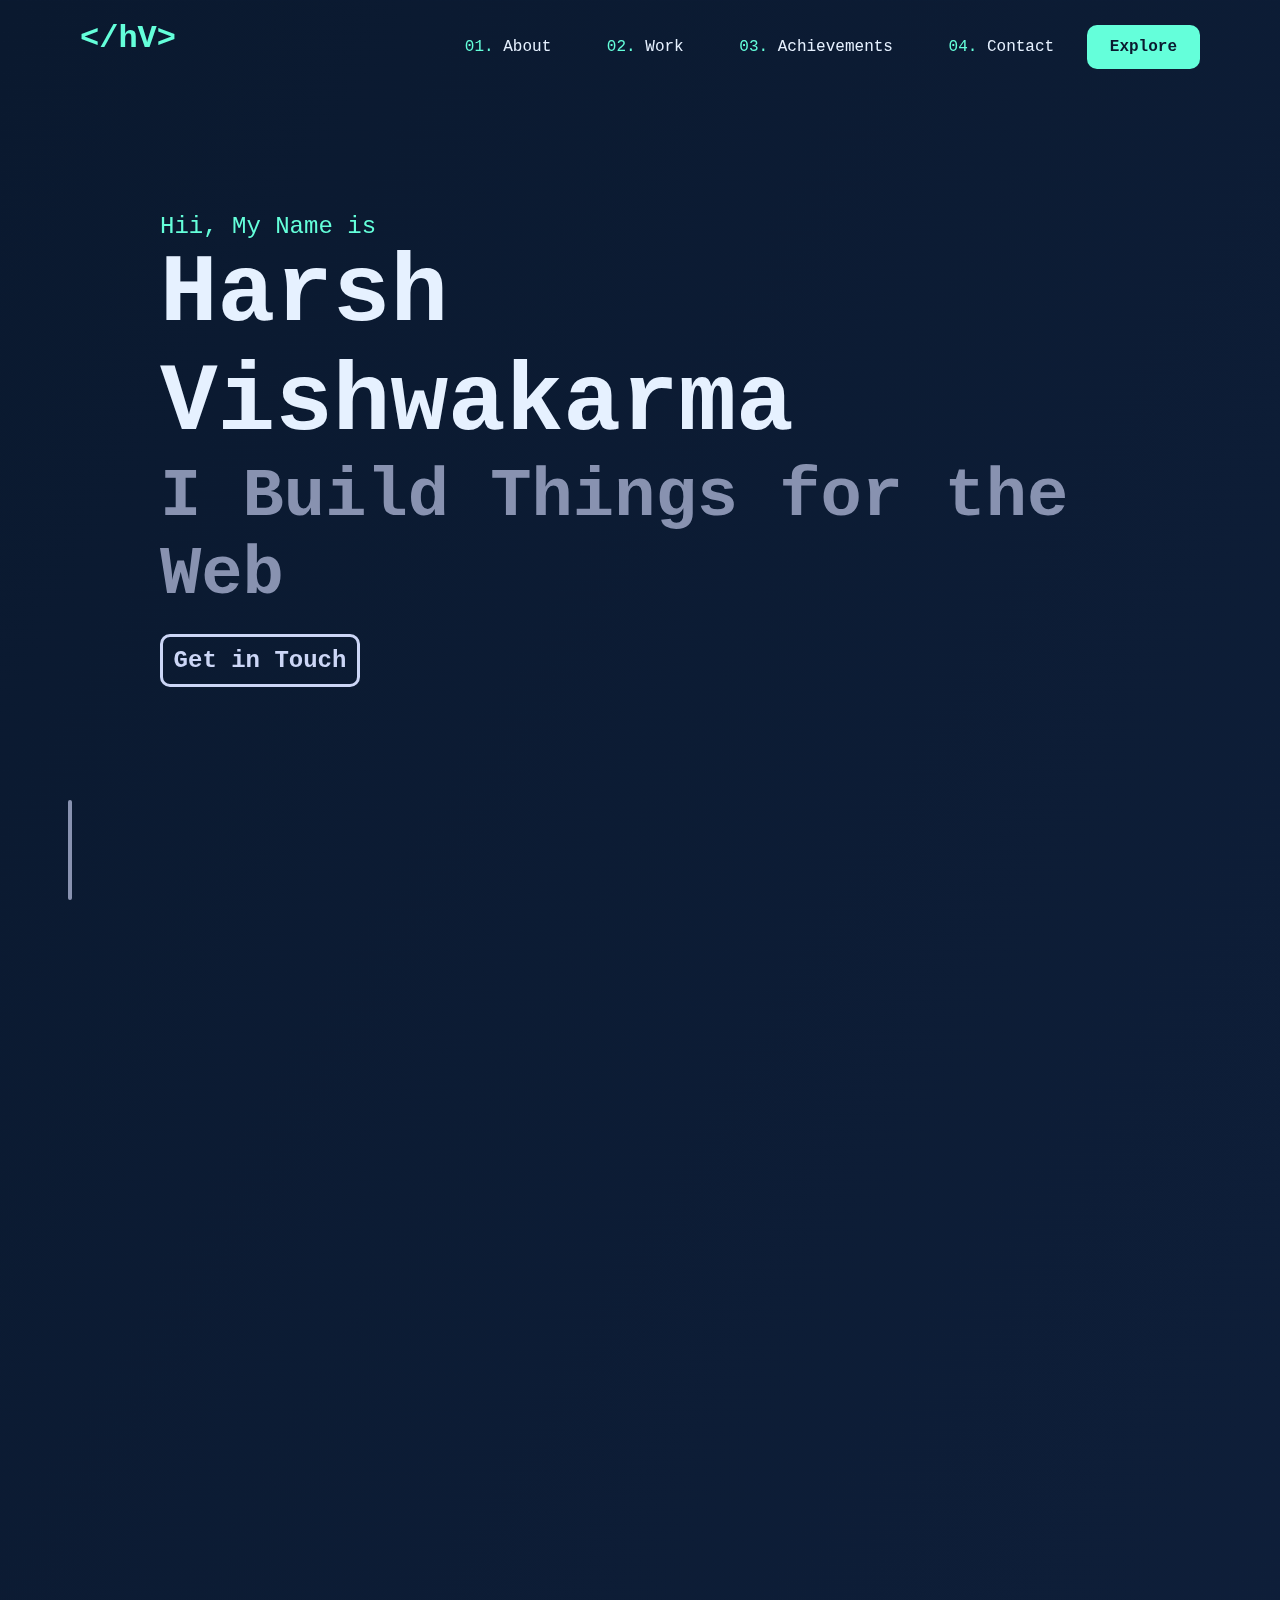
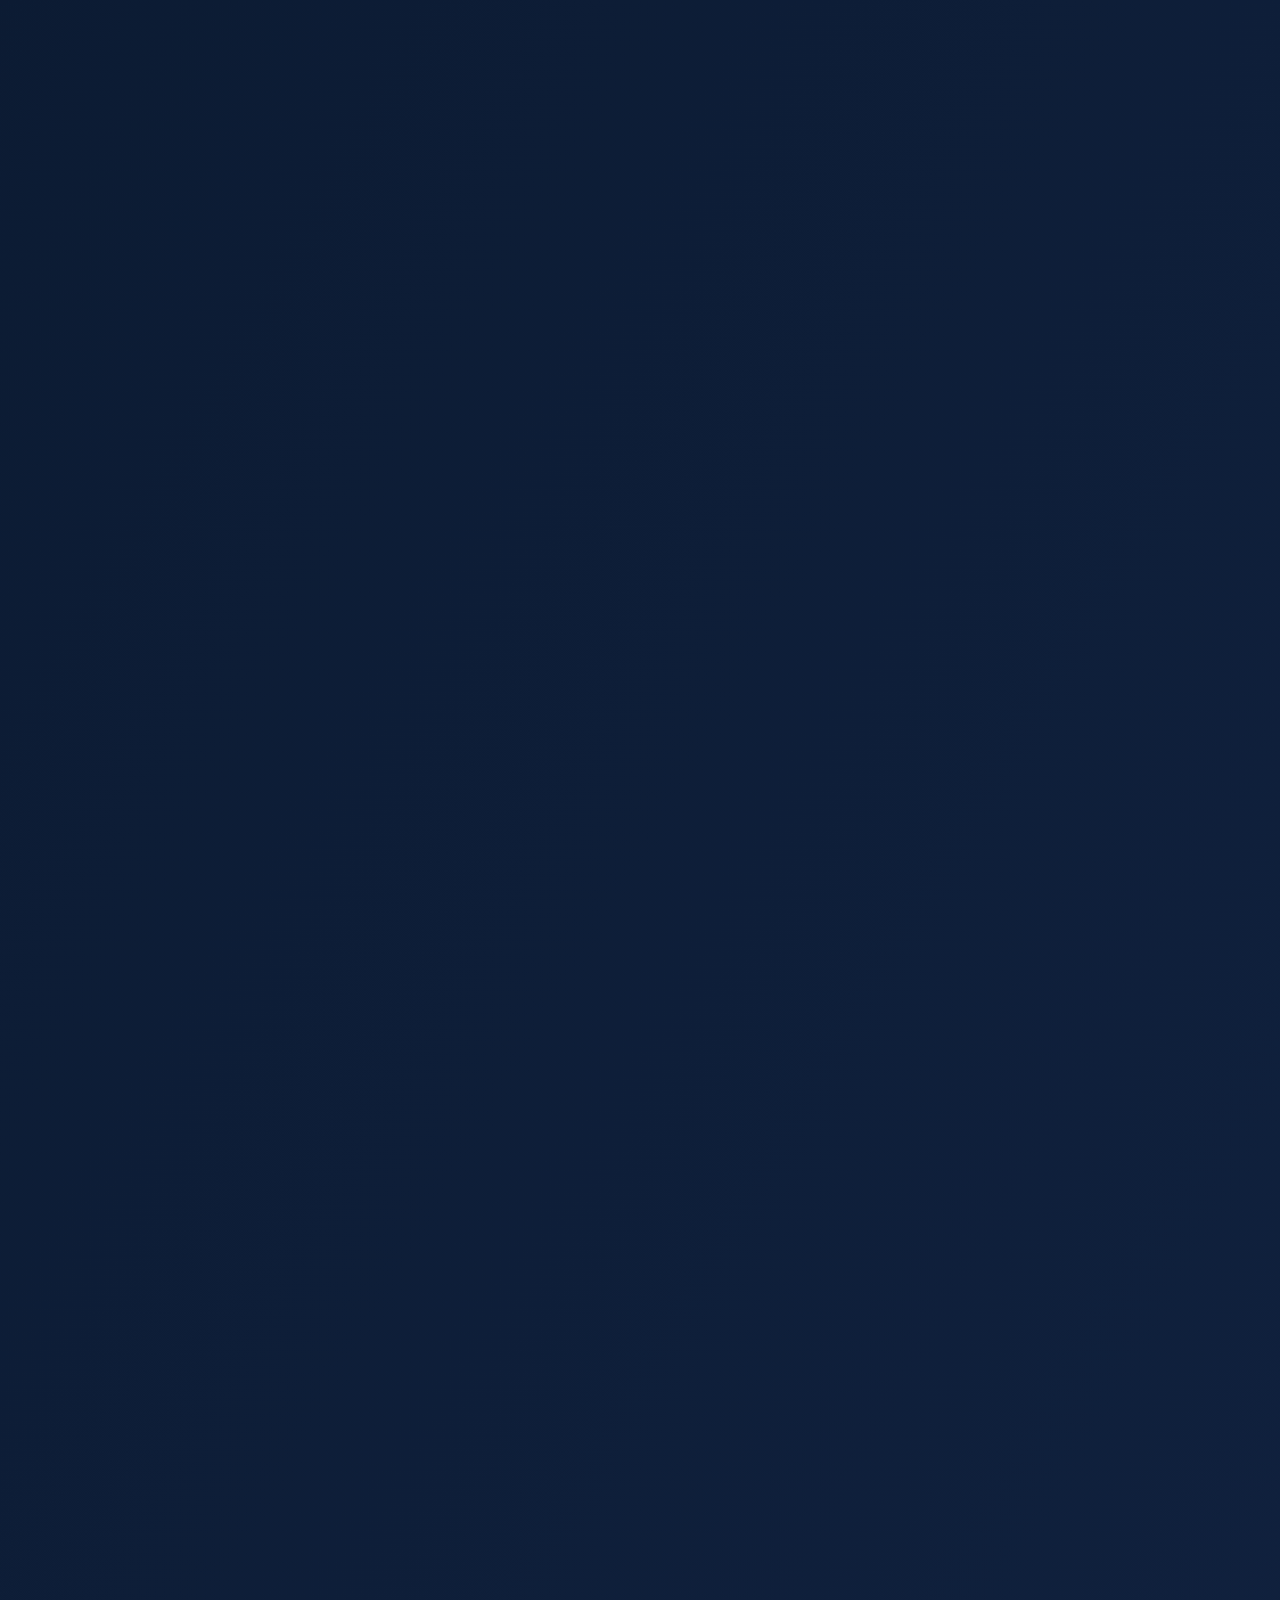
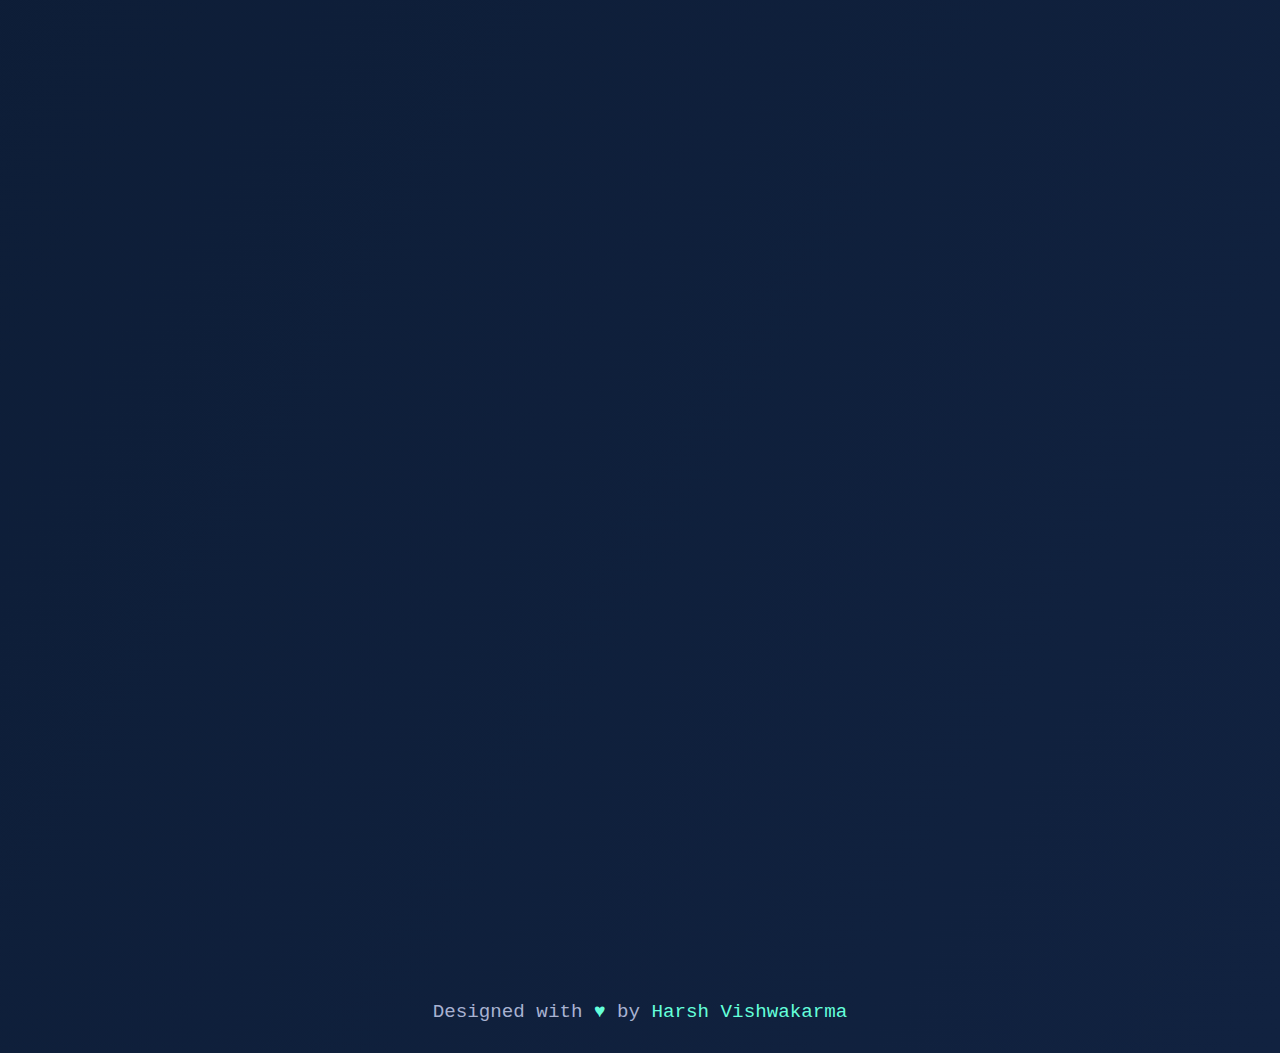
==== index.html @ 4a2ae8e3 "Loader added" ====
<!doctype html>
<html lang="en">

<head>
    <link rel="stylesheet" href="css/layout.css">
    <link rel="stylesheet" href="css/responsive.css">
    <link rel="shortcut icon" href="img/favicon.ico" type="image/x-icon">

    <!--Font Awesome-->
    <script src="https://kit.fontawesome.com/c5fe5e7547.js" crossorigin="anonymous"></script>
    <!--IcoFont-->
    <link rel="stylesheet" href="icofont/icofont.min.css">
    <!--Animate on Scroll-->
    <link href="https://unpkg.com/aos@2.3.1/dist/aos.css" rel="stylesheet">

    <!-- Vivify -->
    <script src="https://cdn.jsdelivr.net/npm/vivify@0.2.5/lib/vivify.min.js"></script>
    <!--Animate.CSS-->
    <link rel="stylesheet" href="https://cdnjs.cloudflare.com/ajax/libs/animate.css/4.1.1/animate.min.css" />
    <!--Slick Slider-->
    <link rel="stylesheet" href="https://cdnjs.cloudflare.com/ajax/libs/slick-carousel/1.8.1/slick-theme.min.css" integrity="sha512-17EgCFERpgZKcm0j0fEq1YCJuyAWdz9KUtv1EjVuaOz8pDnh/0nZxmU6BBXwaaxqoi9PQXnRWqlcDB027hgv9A==" crossorigin="anonymous" />
    <link rel="stylesheet" href="https://cdnjs.cloudflare.com/ajax/libs/slick-carousel/1.8.1/slick.min.css" integrity="sha512-yHknP1/AwR+yx26cB1y0cjvQUMvEa2PFzt1c9LlS4pRQ5NOTZFWbhBig+X9G9eYW/8m0/4OXNx8pxJ6z57x0dw==" crossorigin="anonymous" />
    <!-- Bootstrap CSS -->
    <link href="https://cdn.jsdelivr.net/npm/bootstrap@5.0.0-beta1/dist/css/bootstrap.min.css" rel="stylesheet" integrity="sha384-giJF6kkoqNQ00vy+HMDP7azOuL0xtbfIcaT9wjKHr8RbDVddVHyTfAAsrekwKmP1" crossorigin="anonymous">

    <!-- Owl Carousel -->
    <link rel="stylesheet" href="https://cdnjs.cloudflare.com/ajax/libs/OwlCarousel2/2.3.4/assets/owl.theme.default.css" integrity="sha512-OTcub78R3msOCtY3Tc6FzeDJ8N9qvQn1Ph49ou13xgA9VsH9+LRxoFU6EqLhW4+PKRfU+/HReXmSZXHEkpYoOA==" crossorigin="anonymous" />
    <link rel="stylesheet" href="https://cdnjs.cloudflare.com/ajax/libs/OwlCarousel2/2.3.4/assets/owl.carousel.css" integrity="sha512-UTNP5BXLIptsaj5WdKFrkFov94lDx+eBvbKyoe1YAfjeRPC+gT5kyZ10kOHCfNZqEui1sxmqvodNUx3KbuYI/A==" crossorigin="anonymous" />

    <title>Title of Your WebPage</title>

    <!-- Required meta tags -->
    <meta charset="utf-8">
    <meta name="viewport" content="width=device-width, initial-scale=1">
    <meta charset='UTF-8'>
    <meta name='keywords' content='keywords, harsh vishwakarma, harsh vishwakarma website'>
    <meta name='description' content='description of the webpage'>
    <meta name='subject' content='Subject'>
    <meta name='copyright' content='Company Name'>
    <meta name='language' content='ES'>
    <meta name='summary' content='Summary'>
    <meta name='Classification' content='Business/Other '>
    <meta name='author' content='Harsh Vishwakarma, harshprogrammer782@gmail.com'>
    <meta name='designer' content='Harsh Vishwakarma'>
    <meta name='reply-to' content='email@hotmail.com'>
    <meta name='owner' content='Owners name'>
    <meta name='category' content='Category'>
    <meta name='subtitle' content='This is my subtitle'>
    <meta name='date' content='Jan. 20, 2021'>
</head>

<body>


    <!-- Header Starts -->
    <header class="header01">
        <span data-aos="fade-right" data-aos-duration="500">&lt;/hV&gt;</span>

        <i onclick="$('.nav01>ul').slideToggle()" class="fa fa-bars"></i>
        <nav class="nav01" data-aos="fade-down" data-aos-duration="500">
            <ul>
                <li><a href="/index.html#about"><em>01.</em>&nbsp;About</a></li>
                <li><a href=""><em>02.</em>&nbsp;Work</a></li>
                <li><a href=""><em>03.</em>&nbsp;Achievements</a></li>
                <li><a href=""><em>04.</em>&nbsp;Contact</a></li>
                <li><a href="">Explore</a></li>
            </ul>
        </nav>
    </header>
    <!-- Header Ends -->






    <div class="socialicons">
        <div class="iconsdiv">
            <a href=""><i  data-aos="fade-up" data-aos-duration="500" class="fa fa-instagram"></i></a>
            <a href=""><i  data-aos="fade-up" data-aos-duration="500" class="fa fa-linkedin"></i></a>
            <a href=""><i  data-aos="fade-up" data-aos-duration="500" class="fa fa-github"></i></a>
            <a href=""><i  data-aos="fade-up" data-aos-duration="500" class="far fa-envelope"></i></a>
            <a href=""><i  data-aos="fade-up" data-aos-duration="500" class="fab fa-hackerrank"></i></a>
            <a href=""><i  data-aos="fade-up" data-aos-duration="500" class="fa fa-whatsapp"></i></a>
        </div>
        <div class="line">

        </div>
    </div>



    <div class="container-80">

        <div class="home01">
            <div class="homebox01">
                <span data-aos="fade-right" data-aos-duration="500">Hii, My Name is</span>
                <span data-aos="fade-right" data-aos-duration="500">Harsh Vishwakarma</span>
                <span data-aos="fade-right" data-aos-duration="500">I Build Things for the Web</span>
                <a data-aos="fade-right" data-aos-duration="500" href="">Get in Touch</a>
            </div>
            <div class="lottie" data-aos="fade-up" data-aos-duration="500">
                <script src="https://unpkg.com/@lottiefiles/lottie-player@latest/dist/lottie-player.js"></script>
                <lottie-player src="https://assets3.lottiefiles.com/packages/lf20_xsnsvpbs.json" background="transparent" speed="1" style="width: 300px; height: 300px;" loop autoplay>
                </lottie-player>

                <!-- <script src="https://unpkg.com/@lottiefiles/lottie-player@latest/dist/lottie-player.js"></script>
                <lottie-player src="https://assets4.lottiefiles.com/packages/lf20_ctqgzmyh.json" background="transparent" speed="1" style="width: 300px; height: 300px;" loop autoplay></lottie-player> -->
            </div>
        </div>





        <!-- About SEction  -->
        <div id="about" class="about container">
            <div class="titleline" data-aos="fade-right" data-aos-duration="500">
                <span><em>01.</em>&nbsp;About Me</span>
                <div class="line-horizontal"></div>
            </div>
            <div class="aboutdiv">
                <div data-aos="fade-right" data-aos-duration="500">
                    <p>Hello! I'm Harsh, a Pseudo Web Developer.</p>
                    <p>I am a Full Stack Web Developer who used to Code in different languages like <a href="">HTML</a> , CSS, JavaScript, PHP, MySQL and there different Frameworks like jQuery, Bootstrap.css, Animate.css etc. As Well as I sometimes use CMS
                        Platform (WordPress) to create a Website. My Hobby is to write Code.I have very different kind of Skills from various Fields like Web Development, UI/UX Development, Video Editing, Graphic Designing, PCB Development, Electronics,
                        IoT (Internet of Things) and lot more.I also Create YouTube Videos about Learning Electronics & Web Development that gives me Pleasure.I always Willing to Learn Something New to Improve my Skills.</p>
                    <a href="" class="button" data-aos="fade-up" data-aos-duration="500">Know More</a>

                </div>
                <div data-aos="fade-left" data-aos-duration="500">
                    <div class="img filterdiv"></div>
                    <img src="images/harsh.jpg" alt="Profile Image" class="img profileimg">
                    <div class="img profileimgdiv"></div>
                </div>
            </div>
        </div>




        <!-- Work SEction  -->
        <div id="work" class="about container">
            <div class="titleline" data-aos="fade-right" data-aos-duration="500">
                <span><em>02.</em>&nbsp;Some Things I've Built</span>
                <div class="line-horizontal"></div>
            </div>
            <div class="workdiv">




                <div class="projectdiv projectheight">
                    <div data-aos="fade-left" data-aos-duration="500">
                        <img class="projectheight" src="images/p01.jpg" alt="Urbn Farm">
                        <div class="projectheight"></div>
                    </div>
                    <div class="projectheight" data-aos="fade-right" data-aos-duration="500">
                        <span>Shopping Website</span>
                        <span>Urbn Farm</span>
                        <span>It is a Website used Lorem ipsum dolor sit amet consectetur adipi</span>
                        <span>PHP&nbsp;JS&nbsp;HTML</span>
                        <span><a href=""><i class="fa fa-github"></i></a>&nbsp;&nbsp;<a href=""><i class="fa fa-external-link-alt"></i></a></span>
                    </div>

                </div>



                <div class="projectdiv projectheight">
                    <div data-aos="fade-right" data-aos-duration="500">
                        <img class="projectheight" src="images/p02.jpg" alt="Urbn Farm">
                        <div class="projectheight"></div>
                    </div>
                    <div class="projectheight" data-aos="fade-left" data-aos-duration="500">
                        <span>Shopping Website</span>
                        <span>Urbn Farm</span>
                        <span>It is a Website used Lorem ipsum dolor sit amet consectetur adipi</span>
                        <span>PHP&nbsp;JS&nbsp;HTML</span>
                        <span><a href=""><i class="fa fa-github"></i></a>&nbsp;&nbsp;<a href=""><i class="fa fa-external-link-alt"></i></a></span>
                    </div>

                </div>






            </div>
            <center><a href="" class="button" data-aos="fade-up" data-aos-duration="500">View More</a></center>


        </div>

        <!-- Achievement SEction  -->
        <div id="achievement" class="container">
            <div class="titleline" data-aos="fade-right" data-aos-duration="500">
                <span><em>03.</em>&nbsp;What I Accomplished</span>
                <div class="line-horizontal"></div>
            </div>
            <div class="achievementdiv">

                <div class="" data-aos="fade-up" data-aos-duration="500">
                    <i class="fa fa-baby-carriage"></i>
                    <span>2002</span>
                    <span>On 7th of August 2002, I was Born and came into this world by winning the sperm race.</span>
                </div>

                <div class="" data-aos="fade-up" data-aos-duration="500">
                    <i class="fa fa-school"></i>
                    <span>2005</span>
                    <span>Got Admission in School (D.M. Co. Ed Higher Secondary School) in Nursery Class, where I started learning things in a Structured manner</span>
                </div>

                <div class="" data-aos="fade-up" data-aos-duration="500">
                    <i class="fa fa-trophy"></i>
                    <span>2014</span>
                    <span>Got First Prize in a School Level Science Exhibition.</span>
                </div>
                <div class="" data-aos="fade-up" data-aos-duration="500">
                    <i class="fa fa-laptop-code"></i>
                    <span>2015</span>
                    <span>Completed my First Course on Programming i.e. HTML. and few months after completing this course I purchased a Laptop which is going to change the route of my life.</span>
                </div>

                <div class="" data-aos="fade-up" data-aos-duration="500">
                    <i class="fa fa-robot"></i>
                    <span>2016</span>
                    <span>Got the Certficae for participating in a Workshop of Electronics, which started my interest in Electronics and Robotics. This is the beginning of me in the World of Robots.</span>
                </div>
                <div class="" data-aos="fade-up" data-aos-duration="500">
                    <i class="fa fa-book-open"></i>
                    <span>2018</span>
                    <span>Somehow Succesfully Completed my X with 87.4% through an MP Board Affliated School and while Studying for X, I stopped Programming which was one of the worst decision i took.</span>
                </div>


            </div>

            <center><a href="" class="button" data-aos="fade-up" data-aos-duration="500">View More</a></center>
        </div>



        <!-- Contac SEction  -->
        <div id="work" class="container">
            <div class="titleline" data-aos="fade-right" data-aos-duration="500">
                <span><em>04.</em>&nbsp;What's Next</span>
                <div class="line-horizontal"></div>
            </div>
            <div class="gitdiv row">




                <div class="col-lg-6 col-md-6 col-sm-12" data-aos="fade-right" data-aos-duration="500">
                    <script src="https://unpkg.com/@lottiefiles/lottie-player@latest/dist/lottie-player.js"></script>
                    <lottie-player src="https://assets9.lottiefiles.com/packages/lf20_bp1bwvhv.json" background="transparent" speed="1" style="width: 500px; height: 500px;" loop autoplay></lottie-player>
                </div>

                <div class="col-lg-6 col-md-6 col-sm-12" data-aos="fade-left" data-aos-duration="500">
                    <span>Get in Touch</span>
                    <span>Currently I am looking for any new opportunities, my inbox is always open. Whether you have a question or just want to say hi, I'll try my best to get back to you!</span>
                    <a href="">Contact Me</a>

                </div>


            </div>

        </div>




    </div>



    <footer class="footer01">
        <!-- <div>
            <div>
                <span>About</span>
                <ul>
                    <li></li>
                </ul>
            </div>
            
        </div> -->
        <span>
            Designed with <a href="">&hearts;</a> by <a href="">Harsh Vishwakarma</a>
        </span>
    </footer>













    <div class="loader01">
        <div class="cssload-box-loading">
        </div>
    </div>






    <!-- Optional JavaScript; choose one of the two! -->

    <!-- Option 1: Bootstrap Bundle with Popper -->
    <script src="https://cdn.jsdelivr.net/npm/bootstrap@5.0.0-beta1/dist/js/bootstrap.bundle.min.js" integrity="sha384-ygbV9kiqUc6oa4msXn9868pTtWMgiQaeYH7/t7LECLbyPA2x65Kgf80OJFdroafW" crossorigin="anonymous">
    </script>

    <!-- Option 2: Separate Popper and Bootstrap JS -->
    <!--
    <script src="https://cdn.jsdelivr.net/npm/@popperjs/core@2.5.4/dist/umd/popper.min.js" integrity="sha384-q2kxQ16AaE6UbzuKqyBE9/u/KzioAlnx2maXQHiDX9d4/zp8Ok3f+M7DPm+Ib6IU" crossorigin="anonymous"></script>
    <script src="https://cdn.jsdelivr.net/npm/bootstrap@5.0.0-beta1/dist/js/bootstrap.min.js" integrity="sha384-pQQkAEnwaBkjpqZ8RU1fF1AKtTcHJwFl3pblpTlHXybJjHpMYo79HY3hIi4NKxyj" crossorigin="anonymous"></script>
    -->




    <!-- jQuery -->
    <script type="text/javascript" src="//code.jquery.com/jquery-1.11.0.min.js"></script>
    <script type="text/javascript" src="//code.jquery.com/jquery-migrate-1.2.1.min.js"></script>

    <!-- Slick.js -->
    <script src="https://cdnjs.cloudflare.com/ajax/libs/slick-carousel/1.8.1/slick.min.js" integrity="sha512-XtmMtDEcNz2j7ekrtHvOVR4iwwaD6o/FUJe6+Zq+HgcCsk3kj4uSQQR8weQ2QVj1o0Pk6PwYLohm206ZzNfubg==" crossorigin="anonymous"></script>

    <!-- AOS - Animation On Scroll -->
    <script src="https://unpkg.com/aos@2.3.1/dist/aos.js"></script>
    <!-- Owl Carousel.js -->
    <script src="https://cdnjs.cloudflare.com/ajax/libs/OwlCarousel2/2.3.4/owl.carousel.min.js" integrity="sha512-bPs7Ae6pVvhOSiIcyUClR7/q2OAsRiovw4vAkX+zJbw3ShAeeqezq50RIIcIURq7Oa20rW2n2q+fyXBNcU9lrw==" crossorigin="anonymous"></script>
    <!-- Typed.js -->
    <script src="https://cdnjs.cloudflare.com/ajax/libs/typed.js/2.0.5/typed.min.js" integrity="sha512-1KbKusm/hAtkX5FScVR5G36wodIMnVd/aP04af06iyQTkD17szAMGNmxfNH+tEuFp3Og/P5G32L1qEC47CZbUQ==" crossorigin="anonymous"></script>

    <script src="js/script.js"></script>
</body>

</html>
---- css/layout.css ----
@import url('https://fonts.googleapis.com/css2?family=Didact+Gothic&display=swap');
    @import url('https://fonts.googleapis.com/css2?family=Noto+Sans+JP&display=swap');
    * {
        margin: 0;
        padding: 0;
        box-sizing: border-box;
    }
    
     :root {
        --Navy: #0a192f;
        --LightNavy: #112240;
        --LightestNavy: #233554;
        --Slate: #8892b0;
        --LightSlate: #a8b2d1;
        --LightestSlate: #ccd6f6;
        --White: #e6f1ff;
        --Green: #64ffda;
        --consolas: SFMono-Regular, Menlo, Monaco, Consolas, "Liberation Mono", "Courier New", monospace;
    }
    
    a:hover,
    a:active,
    a:focus {
        text-decoration: none;
    }
    
    body {
        background-image: linear-gradient(120deg, var(--Navy), var(--LightNavy));
        /* font-family: 'Didact Gothic', sans-serif; */
        font-family: SFMono-Regular, Menlo, Monaco, Consolas, "Liberation Mono", "Courier New", monospace;
    }
    /* ----------------------------------------------------------------------------------- */
    /* ----------------------------------------------------------------------------------- */
    /* ----------------------------------------------------------------------------------- */
    /*..header0101*/
    
    .header01 {
        padding: 20px 80px;
        width: 100%;
        position: fixed;
        top: 0;
        left: 0;
    }
    
    .header_bar {
        background-color: var(--Navy);
        /* border-bottom: px solid #E5E5E5; */
        /* box-shadow: 10px 0px px var(--Slate); */
        z-index: 4;
    }
    
    .header01>span {
        display: inline-block;
        font-weight: bold;
        color: var(--Green);
        font-size: 2em;
    }
    
    .nav01 {
        font-family: var(--consolas);
        float: right;
    }
    
    .nav01>ul {
        list-style-type: none;
        margin: 0;
        padding: 0;
    }
    
    .nav01>ul>li {
        display: inline-block;
        padding: 15px 20px;
        border: 3px dashed transparent;
        transition: 0.5s ease;
    }
    
    .nav01>ul>li:last-child {
        padding: 10px 20px;
        background: var(--Green);
        transition: 0.5s ease;
        color: var(--Navy) !important;
        border-radius: 10px;
        font-weight: bold;
    }
    
    .nav01>ul>li:last-child:hover {
        background: transparent;
    }
    
    .nav01>ul>li:last-child:hover>a {
        color: var(--Green);
    }
    
    .nav01>ul>li:hover {
        border: 3px dashed var(--Green);
        cursor: pointer;
    }
    
    .nav01>ul>li>a {
        color: var(--White);
        text-decoration: none;
    }
    
    .nav01>ul>li:last-child>a {
        color: var(--Navy);
    }
    
    .nav01>ul>li:hover>a {
        color: var(--Green);
    }
    
    .nav01>ul>li>a>em {
        color: var(--Green);
        font-style: normal;
    }
    
    .header01>i {
        padding: 15px 15px;
        border: 3px dashed transparent;
        color: var(--Green);
        float: right;
        font-size: 1.8em;
        display: none;
        transition: 0.5s ease;
    }
    
    .header01>i:hover {
        border-color: var(--Green);
    }
    /* Header Ends */
    /* ----------------------------------------------------------------------------------- */
    /* ----------------------------------------------------------------------------------- */
    /* ----------------------------------------------------------------------------------- */
    /* Social Icon Starts */
    
    .socialicons {
        position: fixed;
        left: 5vw;
        bottom: 0;
        display: flex;
        flex-direction: column;
        align-items: center;
    }
    
    .iconsdiv {
        display: flex;
        flex-direction: column;
    }
    
    .iconsdiv>a {
        padding: 6px;
        color: var(--Slate);
        font-size: 1.2em;
    }
    
    .iconsdiv>a:hover {
        position: relative;
        color: var(--Green);
        bottom: 3px;
        transition: 0.5s ease;
    }
    
    .line {
        width: 4px;
        border-radius: 5px;
        margin-top: 10px;
        height: 100px;
        background: var(--Slate);
    }
    /* Social Icon Ends */
    /* ----------------------------------------------------------------------------------- */
    /* ----------------------------------------------------------------------------------- */
    /* ----------------------------------------------------------------------------------- */
    
    .container-80 {
        width: 75vw;
        margin: auto;
    }
    
    .container {
        padding: 100px 0;
    }
    
    .button {
        font-size: 1.3em;
        color: var(--Green);
        padding: 10px 20px;
        border-radius: 10px;
        /* margin: 10px 0; */
        /* margin-top: 20px; */
        position: relative;
        top: 20px;
        text-decoration: none;
        font-weight: bold;
        border: 3px solid var(--Green);
        transition: 0.5s ease;
    }
    
    .button:hover {
        color: var(--Green);
        text-decoration: none;
        border: 3px dashed var(--Green);
    }
    /* ----------------------------------------------------------------------------------- */
    /* ----------------------------------------------------------------------------------- */
    /* ----------------------------------------------------------------------------------- */
    /* Home Starts */
    
    .home01 {
        display: flex;
        justify-content: flex-start;
        align-items: center;
        height: 100vh;
    }
    
    .homebox01 {
        display: flex;
        flex-direction: column;
    }
    
    .homebox01>span:nth-child(1) {
        color: var(--Green);
        font-family: var(--consolas);
        font-size: 1.5em;
    }
    
    .homebox01>span:nth-child(2) {
        color: var(--White);
        font-weight: bolder;
        font-size: 6em;
    }
    
    .homebox01>span:nth-child(3) {
        color: var(--Slate);
        font-weight: bolder;
        font-size: 4.3em;
    }
    
    .homebox01>a {
        padding: 10px;
        border-radius: 10px;
        border: 3px solid var(--LightestSlate);
        max-width: 200px;
        text-align: center;
        font-size: 1.5em;
        text-decoration: none;
        margin-top: 20px;
        color: var(--LightestSlate);
        font-weight: bold;
        transition: 0.5s ease;
    }
    
    .homebox01>a:hover {
        border: 3px dashed var(--Green);
        color: var(--Green);
    }
    
    .lottie {
        position: absolute;
        right: 50px;
        bottom: 50px;
        opacity: .8;
    }
    /* Home Ends */
    /* ----------------------------------------------------------------------------- */
    /* ----------------------------------------------------------------------------- */
    /* ----------------------------------------------------------------------------- */
    /* About Starts */
    
    .titleline {
        display: flex;
        flex-direction: row;
        width: 100%;
        font-size: 2em;
        color: var(--LightestSlate);
        font-weight: bold;
    }
    
    .titleline>span>em {
        font-size: 0.9em;
        color: var(--Green);
        font-style: normal;
        font-family: var(--consolas);
        font-weight: normal;
    }
    
    .line-horizontal {
        width: 30%;
        height: 2px;
        background: var(--Slate);
        margin-top: 25px;
        margin-left: 10px;
    }
    
    .aboutdiv {
        display: flex;
        flex-direction: row;
        padding-top: 50px;
    }
    
    .aboutdiv>div {
        /* padding: 20px 0; */
        position: relative;
        font-family: 'Noto Sans JP', sans-serif;
        color: var(--White);
    }
    
    .img {
        width: 300px;
        height: 300px;
        border-radius: 2px;
    }
    
    .profileimgdiv {
        border: 3px solid var(--Green);
        position: absolute;
        top: 20px;
        left: 20px;
        transition: ease 0.5s;
        z-index: -1;
    }
    
    .filterdiv {
        position: absolute;
        /* top: 30px;
    left: 30px; */
        transition: ease 0.5s;
        z-index: 2;
        background: var(--Green);
        opacity: 0.2;
    }
    
    .filterdiv:hover {
        opacity: 0;
    }
    
    .filterdiv:hover~.profileimgdiv {
        top: 10px;
        left: 10px;
    }
    
    .aboutdiv>div>p {
        font-size: 1.3em;
        padding-right: 50px;
        color: var(--LightSlate);
        font-weight: 500;
        word-spacing: 8px;
    }
    
    .aboutdiv>div>p>a {
        color: var(--Green);
        text-decoration: none;
    }
    /*About Ends  */
    /* --------------------------------------------------------------------------------- */
    /* --------------------------------------------------------------------------------- */
    /* --------------------------------------------------------------------------------- */
    /* --------------------------------------------------------------------------------- */
    /* Work Project */
    
    .projectheight {
        height: 400px;
        border-radius: 10px;
    }
    
    .projectdiv {
        margin: 70px 0;
        width: 100%;
        position: relative;
    }
    
    .projectdiv>div {
        position: relative;
    }
    
    .projectdiv:nth-child(odd)>div:first-child {
        float: left;
    }
    
    .projectdiv:nth-child(even)>div:first-child {
        float: right;
    }
    
    .projectdiv:nth-child(odd)>div:nth-child(2) {
        right: 0;
        align-items: flex-end;
    }
    
    .projectdiv:nth-child(even)>div:nth-child(2) {
        left: 0;
        align-items: flex-start;
    }
    
    .projectdiv>div:nth-child(2) {
        display: flex;
        flex-direction: column;
        top: 0;
        justify-content: center;
        position: absolute;
    }
    
    .projectdiv>div>img {
        aspect-ratio: 16/9;
        z-index: 1;
    }
    
    .projectdiv>div>div {
        position: absolute;
        aspect-ratio: 16/9;
        background: var(--Green);
        top: 0;
        opacity: 0.4;
        left: 0;
        z-index: 2;
        transition: 0.5s ease;
    }
    
    .projectdiv>div>div:hover {
        opacity: 0;
    }
    
    .projectdiv>div>span:nth-child(1) {
        color: var(--Green);
        font-size: 1.3em;
        font-family: var(--consolas);
    }
    
    .projectdiv>div>span:nth-child(2) {
        color: var(--LightSlate);
        font-size: 1.8em;
        font-weight: bold;
    }
    
    .projectdiv>div>span:nth-child(3) {
        color: var(--White);
        font-size: 1.1em;
        font-family: var(--consolas);
        padding: 15px;
        border-radius: 5px;
        max-width: 500px;
        margin: 20px 0;
        z-index: 3;
        background: var(--LightestNavy);
    }
    
    .projectdiv>div>span:nth-child(4) {
        color: var(--LightestSlate);
        font-size: 1.1em;
        font-family: var(--consolas);
    }
    
    .projectdiv>div>span:nth-child(5) {
        word-spacing: 5px;
    }
    
    .projectdiv>div>span:nth-child(5)>a {
        color: var(--LightestSlate);
        font-size: 1.6em;
        margin: 10px 0;
    }
    
    .projectdiv>div>span:nth-child(5)>a:hover {
        color: var(--Green);
    }
    /* ---------------------------------------------------------------------------- */
    /* ---------------------------------------------------------------------------- */
    /* ---------------------------------------------------------------------------- */
    /* ---------------------------------------------------------------------------- */
    /* ---------------------------------------------------------------------------- */
    /* ---------------------------------------------------------------------------- */
    
    .achievementdiv {
        margin: 30px 0;
        display: flex;
        flex-direction: row;
        flex-wrap: wrap;
        justify-content: space-between;
        /* align-items: center; */
    }
    
    .achievementdiv>div {
        background: var(--LightestNavy);
        color: var(--LightSlate);
        margin: 5px;
        flex-grow: 1;
        max-width: 330px;
        padding: 25px;
        border-radius: 10px;
        display: flex;
        flex-direction: column;
    }
    
    .achievementdiv>div>i {
        font-size: 3em;
        color: var(--Green);
        margin-bottom: 10px;
        /* margin: 5px; */
    }
    
    .achievementdiv>div>span:nth-child(2) {
        font-size: 2em;
        color: var(--LightestSlate);
        /* margin: 5px; */
        font-weight: bold;
    }
    /* ---------------------------------------------------------------------------- */
    /* ----------------------------------------------------------------------------- */
    /* ----------------------------------------------------------------------------- */
    /* ----------------------------------------------------------------------------- */
    /* ----------------------------------------------------------------------------- */
    /* ----------------------------------------------------------------------------- */
    /* .gitdiv */
    
    .gitdiv>div:nth-child(2) {
        display: flex;
        flex-direction: column;
        justify-content: center;
        align-items: flex-start;
    }
    
    .gitdiv>div:nth-child(2)>span:nth-child(1) {
        font-size: 3em;
        color: var(--White);
        font-weight: bold;
    }
    
    .gitdiv>div:nth-child(2)>span:nth-child(2) {
        font-size: 1.3em;
        color: var(--Slate);
        margin: 10px 0;
    }
    
    .gitdiv>div:nth-child(2)>a {
        font-size: 1.3em;
        color: var(--Green);
        padding: 10px 20px;
        border-radius: 10px;
        margin: 10px 0;
        text-decoration: none;
        font-weight: bold;
        border: 3px solid var(--Green);
        transition: 0.5s ease;
    }
    
    .gitdiv>div:nth-child(2)>a:hover {
        color: var(--Green);
        text-decoration: none;
        border: 3px dashed var(--Green);
    }
    /* -------------------------------------------------------------------------------------- */
    /* -------------------------------------------------------------------------------------- */
    /* -------------------------------------------------------------------------------------- */
    /* -------------------------------------------------------------------------------------- */
    /* -------------------------------------------------------------------------------------- */
    /* -------------------------------------------------------------------------------------- */
    
    .footer01 {
        display: flex;
        flex-direction: column;
    }
    
    .footer01>span {
        color: var(--LightSlate);
        width: 100%;
        text-align: center;
        padding: 0 0 30px 0;
        font-size: 1.2em;
    }
    
    .footer01>span>a {
        color: var(--Green);
        text-decoration: none;
    }
    /* ------------------------------------------------- ----------------------------*/
    /* ------------------------------------------------- ----------------------------*/
    /* ------------------------------------------------- ----------------------------*/
    /* ------------------------------------------------- ----------------------------*/
    /* ------------------------------------------------- ----------------------------*/
    /* ------------------------------------------------- ----------------------------*/
    
    .loader01 {
        background: var(--Navy);
        position: fixed;
        top: 0;
        left: 0;
        height: 100vh;
        width: 100vw;
    }
    
    .cssload-box-loading {
        width: 49px;
        height: 49px;
        margin: auto;
        position: absolute;
        left: 0;
        right: 0;
        top: 0;
        bottom: 0;
    }
    
    .cssload-box-loading:before {
        content: '';
        width: 49px;
        height: 5px;
        background: rgb(100, 255, 219);
        opacity: 0.1;
        position: absolute;
        top: 58px;
        left: 0;
        border-radius: 50%;
        animation: shadow 0.58s linear infinite;
    }
    
    .cssload-box-loading:after {
        content: '';
        width: 49px;
        height: 49px;
        background: rgba(100, 255, 219, 0.93);
        position: absolute;
        top: 0;
        left: 0;
        border-radius: 3px;
        animation: cssload-animate 0.58s linear infinite;
    }
    
    @keyframes cssload-animate {
        17% {
            border-bottom-right-radius: 3px;
        }
        25% {
            transform: translateY(9px) rotate(22.5deg);
        }
        50% {
            transform: translateY(18px) scale(1, 0.9) rotate(45deg);
            border-bottom-right-radius: 39px;
        }
        75% {
            transform: translateY(9px) rotate(67.5deg);
        }
        100% {
            transform: translateY(0) rotate(90deg);
        }
    }
    
    @keyframes shadow {
        0%,
        100% {
            transform: scale(1, 1);
        }
        50% {
            transform: scale(1.2, 1);
        }
    }
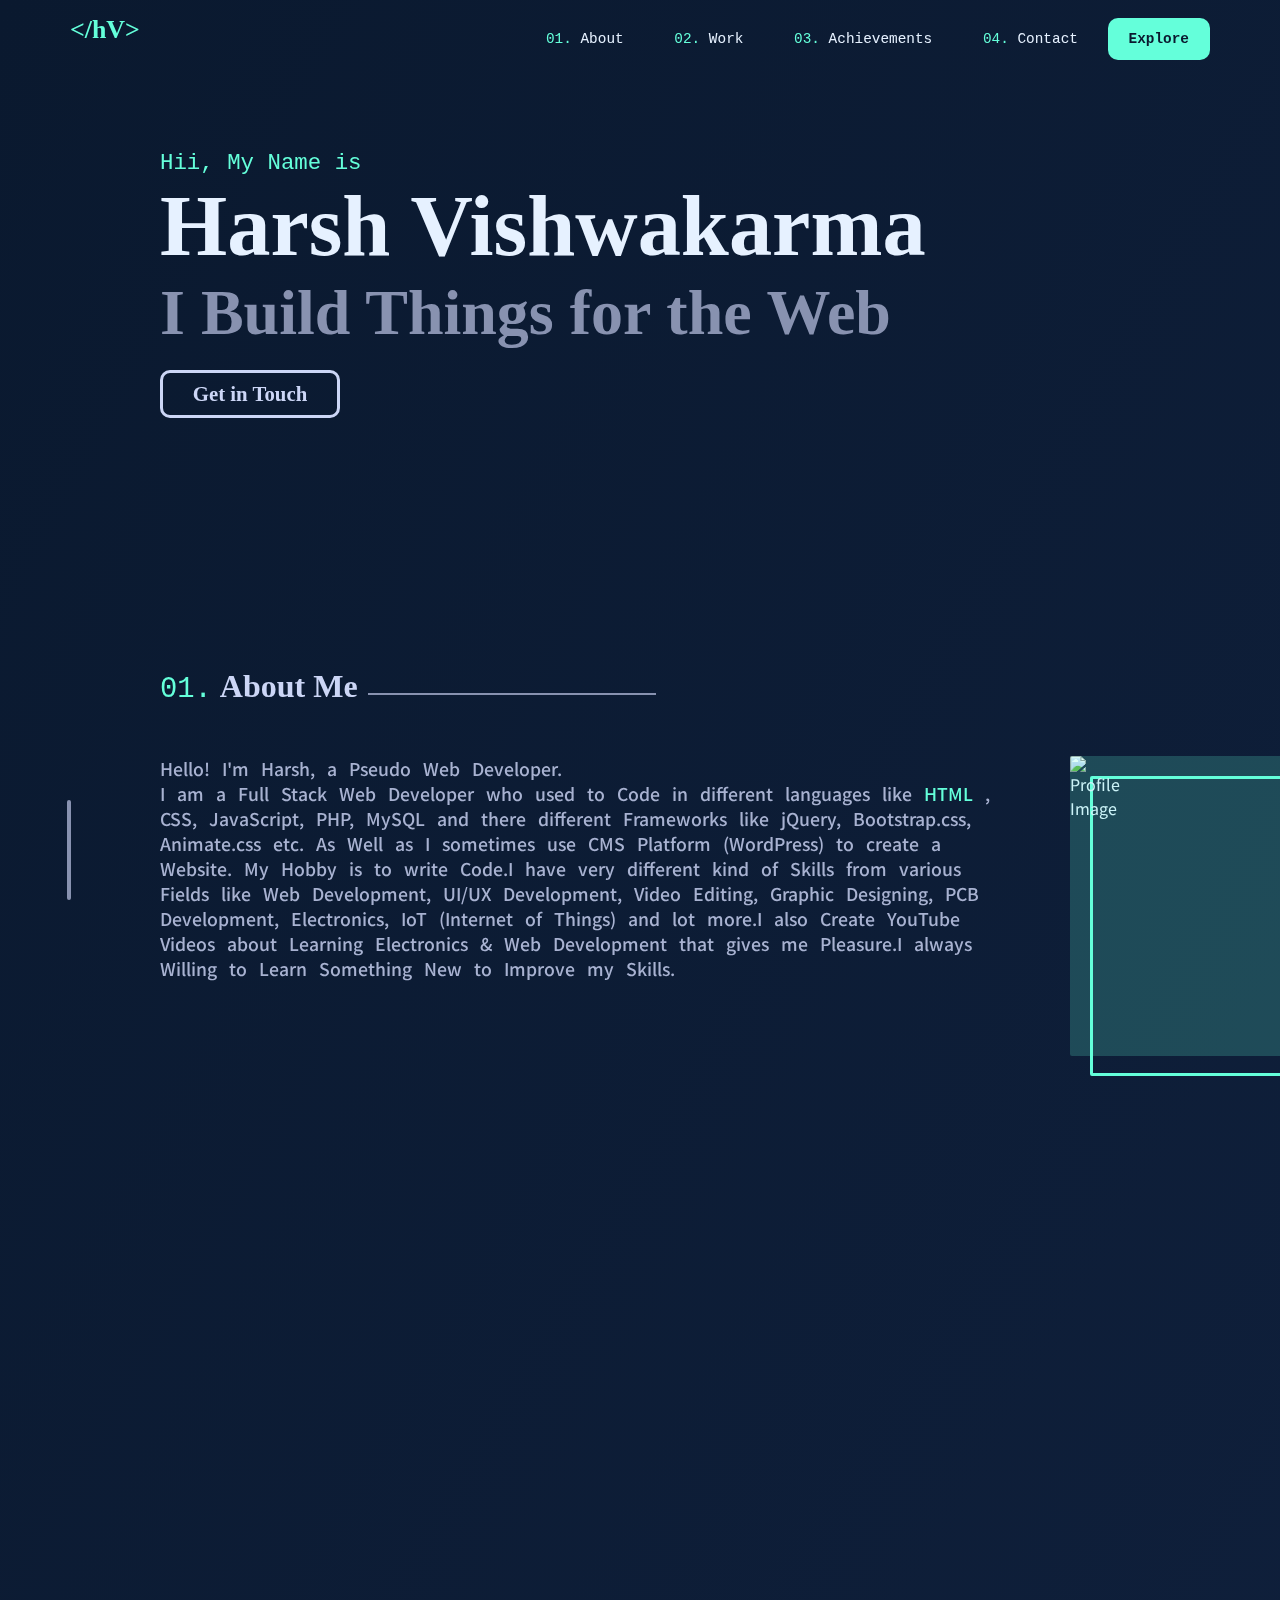
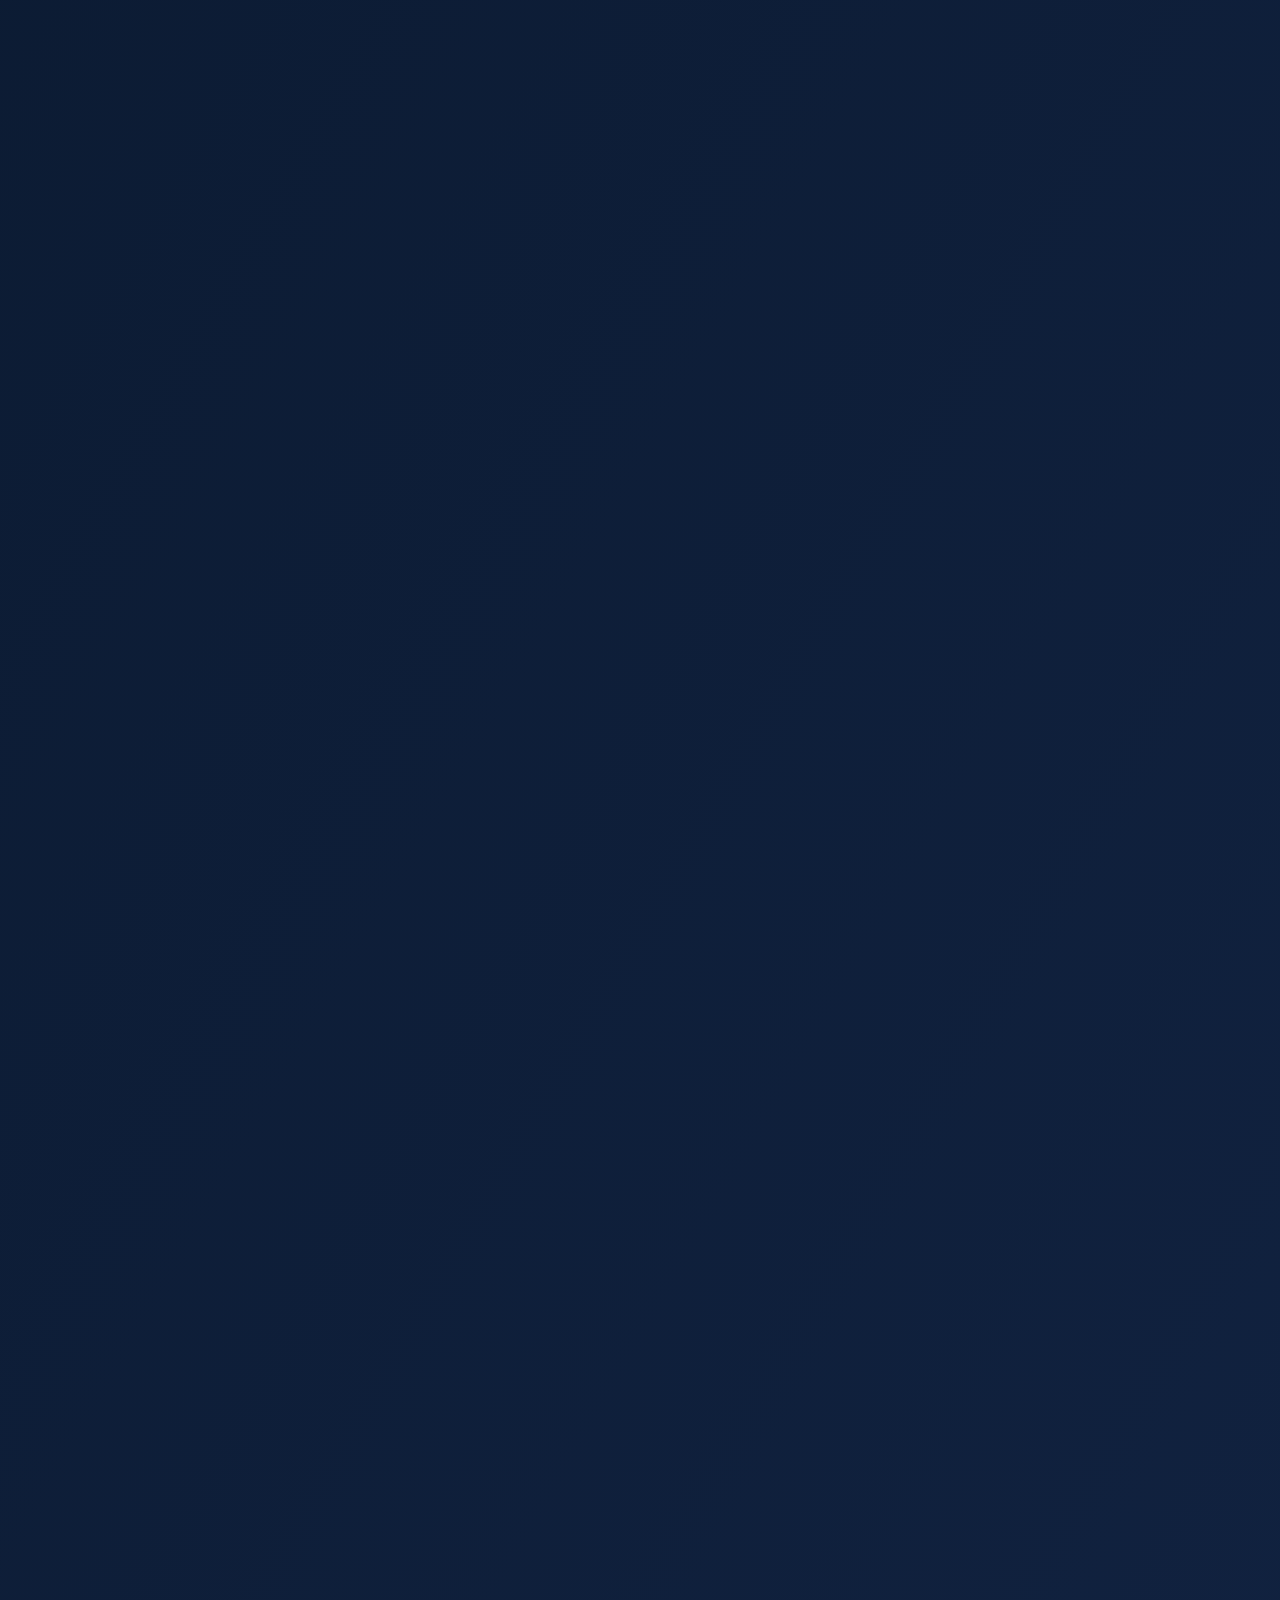
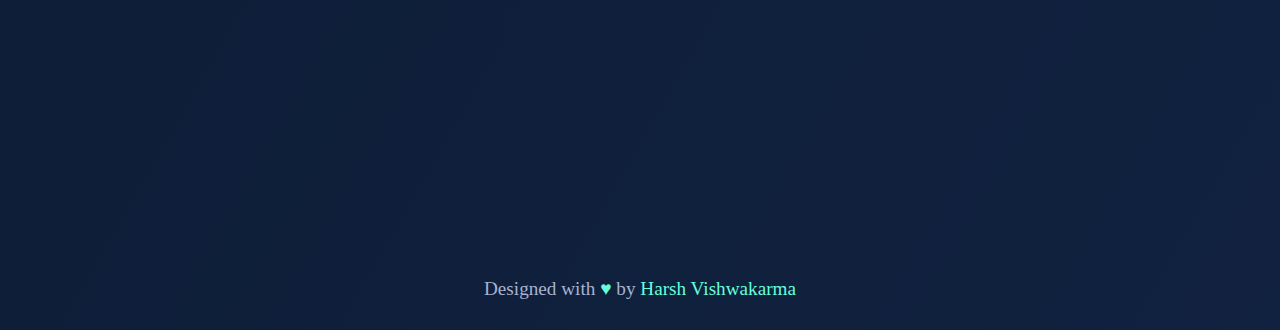
==== commit 85627b90: "Responsiveness Improvised and Backgroundcolor issue testing" ====
--- a/index.html
+++ b/index.html
@@ -5,7 +5,6 @@
     <link rel="stylesheet" href="css/layout.css">
     <link rel="stylesheet" href="css/responsive.css">
     <link rel="shortcut icon" href="img/favicon.ico" type="image/x-icon">
-
     <!--Font Awesome-->
     <script src="https://kit.fontawesome.com/c5fe5e7547.js" crossorigin="anonymous"></script>
     <!--IcoFont-->
@@ -27,259 +26,246 @@
     <link rel="stylesheet" href="https://cdnjs.cloudflare.com/ajax/libs/OwlCarousel2/2.3.4/assets/owl.theme.default.css" integrity="sha512-OTcub78R3msOCtY3Tc6FzeDJ8N9qvQn1Ph49ou13xgA9VsH9+LRxoFU6EqLhW4+PKRfU+/HReXmSZXHEkpYoOA==" crossorigin="anonymous" />
     <link rel="stylesheet" href="https://cdnjs.cloudflare.com/ajax/libs/OwlCarousel2/2.3.4/assets/owl.carousel.css" integrity="sha512-UTNP5BXLIptsaj5WdKFrkFov94lDx+eBvbKyoe1YAfjeRPC+gT5kyZ10kOHCfNZqEui1sxmqvodNUx3KbuYI/A==" crossorigin="anonymous" />
 
-    <title>Title of Your WebPage</title>
+    <title>Harsh Vishwakarma | Web Developer</title>
 
     <!-- Required meta tags -->
     <meta charset="utf-8">
     <meta name="viewport" content="width=device-width, initial-scale=1">
     <meta charset='UTF-8'>
-    <meta name='keywords' content='keywords, harsh vishwakarma, harsh vishwakarma website'>
-    <meta name='description' content='description of the webpage'>
-    <meta name='subject' content='Subject'>
-    <meta name='copyright' content='Company Name'>
+    <meta name='keywords' content='web developer, website designer,website developer,website development company,bhopal, harsh vishwakarma, harsh vishwakarma website'>
+    <meta name='description' content='Heyy Myself Harsh Vishwakarma, I am a Pseudo Web Developer. I build things for the Web'>
+    <meta name='subject' content='Web Developer'>
+    <meta name='copyright' content='SemiKolan'>
     <meta name='language' content='ES'>
     <meta name='summary' content='Summary'>
     <meta name='Classification' content='Business/Other '>
     <meta name='author' content='Harsh Vishwakarma, harshprogrammer782@gmail.com'>
     <meta name='designer' content='Harsh Vishwakarma'>
-    <meta name='reply-to' content='email@hotmail.com'>
-    <meta name='owner' content='Owners name'>
-    <meta name='category' content='Category'>
+    <meta name='reply-to' content='harshprogrammer782@gmail.com'>
+    <meta name='owner' content='Harsh Vishwakarma'>
+    <meta name='category' content='Web Development'>
     <meta name='subtitle' content='This is my subtitle'>
     <meta name='date' content='Jan. 20, 2021'>
 </head>
 
 <body>
-
-
-    <!-- Header Starts -->
-    <header class="header01">
-        <span data-aos="fade-right" data-aos-duration="500">&lt;/hV&gt;</span>
-
-        <i onclick="$('.nav01>ul').slideToggle()" class="fa fa-bars"></i>
-        <nav class="nav01" data-aos="fade-down" data-aos-duration="500">
-            <ul>
-                <li><a href="/index.html#about"><em>01.</em>&nbsp;About</a></li>
-                <li><a href=""><em>02.</em>&nbsp;Work</a></li>
-                <li><a href=""><em>03.</em>&nbsp;Achievements</a></li>
-                <li><a href=""><em>04.</em>&nbsp;Contact</a></li>
-                <li><a href="">Explore</a></li>
-            </ul>
-        </nav>
-    </header>
-    <!-- Header Ends -->
-
-
-
-
-
-
-    <div class="socialicons">
-        <div class="iconsdiv">
-            <a href=""><i  data-aos="fade-up" data-aos-duration="500" class="fa fa-instagram"></i></a>
-            <a href=""><i  data-aos="fade-up" data-aos-duration="500" class="fa fa-linkedin"></i></a>
-            <a href=""><i  data-aos="fade-up" data-aos-duration="500" class="fa fa-github"></i></a>
-            <a href=""><i  data-aos="fade-up" data-aos-duration="500" class="far fa-envelope"></i></a>
-            <a href=""><i  data-aos="fade-up" data-aos-duration="500" class="fab fa-hackerrank"></i></a>
-            <a href=""><i  data-aos="fade-up" data-aos-duration="500" class="fa fa-whatsapp"></i></a>
+    <div class="bodydiv">
+
+        <!-- Header Starts -->
+        <header class="header01">
+            <span data-aos="fade-right" data-aos-duration="500">&lt;/hV&gt;</span>
+
+            <i onclick="$('.nav01>ul').slideToggle()" class="fa fa-bars"></i>
+            <nav class="nav01" data-aos="fade-down" data-aos-duration="500">
+                <ul>
+                    <li><a href="about.html"><em>01.</em>&nbsp;About</a></li>
+                    <li><a href="work.html"><em>02.</em>&nbsp;Work</a></li>
+                    <li><a href="achievements.html"><em>03.</em>&nbsp;Achievements</a></li>
+                    <li><a href="contact.html"><em>04.</em>&nbsp;Contact</a></li>
+                    <li><a href="explore.html">Explore</a></li>
+                </ul>
+            </nav>
+        </header>
+        <!-- Header Ends -->
+
+
+
+
+
+
+
+
+
+        <div class="container-80">
+
+            <div class="home01">
+                <div class="homebox01">
+                    <span data-aos="fade-right" data-aos-duration="500">Hii, My Name is</span>
+                    <span data-aos="fade-right" data-aos-duration="500">Harsh Vishwakarma</span>
+                    <span data-aos="fade-right" data-aos-duration="500">I Build Things for the Web</span>
+                    <a data-aos="fade-right" data-aos-duration="500" data-aos-anchor-placement="top-bottom" href="contact.html">Get in Touch</a>
+                </div>
+                <div class="lottie" data-aos="fade-up" data-aos-duration="500" data-aos-anchor-placement="top-bottom">
+                    <script src="https://unpkg.com/@lottiefiles/lottie-player@latest/dist/lottie-player.js"></script>
+                    <lottie-player src="https://assets3.lottiefiles.com/packages/lf20_xsnsvpbs.json" background="transparent" speed="1" class="lottie-element" loop autoplay>
+                    </lottie-player>
+
+                    <!-- <script src="https://unpkg.com/@lottiefiles/lottie-player@latest/dist/lottie-player.js"></script>
+                <lottie-player src="https://assets4.lottiefiles.com/packages/lf20_ctqgzmyh.json" background="transparent" speed="1" style="width: 300px; height: 300px;" loop autoplay></lottie-player> -->
+                </div>
+            </div>
+
+
+
+
+
+            <!-- About SEction  -->
+            <div id="about" class="about container">
+                <div class="titleline" data-aos="fade-right" data-aos-duration="500">
+                    <span><em>01.</em>&nbsp;About Me</span>
+                    <div class="line-horizontal"></div>
+                </div>
+                <div class="aboutdiv">
+                    <div data-aos="fade-right" data-aos-duration="500">
+                        <p>Hello! I'm Harsh, a Pseudo Web Developer.</p>
+                        <p>I am a Full Stack Web Developer who used to Code in different languages like <a href="">HTML</a> , CSS, JavaScript, PHP, MySQL and there different Frameworks like jQuery, Bootstrap.css, Animate.css etc. As Well as I sometimes use
+                            CMS Platform (WordPress) to create a Website. My Hobby is to write Code.I have very different kind of Skills from various Fields like Web Development, UI/UX Development, Video Editing, Graphic Designing, PCB Development, Electronics,
+                            IoT (Internet of Things) and lot more.I also Create YouTube Videos about Learning Electronics & Web Development that gives me Pleasure.I always Willing to Learn Something New to Improve my Skills.</p>
+                        <a href="about.html" class="button" data-aos="fade-up" data-aos-duration="500">Know More</a>
+
+                    </div>
+                    <div data-aos="fade-left" data-aos-duration="500">
+                        <div class="img filterdiv"></div>
+                        <img src="images/harsh.jpg" alt="Profile Image" class="img profileimg">
+                        <div class="img profileimgdiv"></div>
+                    </div>
+                </div>
+            </div>
+
+
+
+
+            <!-- Work SEction  -->
+            <div id="work" class="about container">
+                <div class="titleline" data-aos="fade-right" data-aos-duration="500">
+                    <span><em>02.</em>&nbsp;Some Things I've Built</span>
+                    <div class="line-horizontal"></div>
+                </div>
+                <div class="workdiv">
+
+
+
+
+                    <div class="projectdiv projectheight">
+                        <div data-aos="fade-left" data-aos-duration="500">
+                            <img class="projectheight" src="images/p01.jpg" alt="Urbn Farm">
+                            <div class="projectheight"></div>
+                        </div>
+                        <div class="projectheight" data-aos="fade-right" data-aos-duration="500">
+                            <span>Shopping Website</span>
+                            <span>Urbn Farm</span>
+                            <span>It is a Website used Lorem ipsum dolor sit amet consectetur adipi</span>
+                            <span>PHP&nbsp;JS&nbsp;HTML</span>
+                            <span><a href=""><i class="fa fa-github"></i></a>&nbsp;&nbsp;<a href=""><i class="fa fa-external-link-alt"></i></a></span>
+                        </div>
+
+                    </div>
+
+
+
+                    <div class="projectdiv projectheight">
+                        <div data-aos="fade-right" data-aos-duration="500">
+                            <img class="projectheight" src="images/p02.jpg" alt="Urbn Farm">
+                            <div class="projectheight"></div>
+                        </div>
+                        <div class="projectheight" data-aos="fade-left" data-aos-duration="500">
+                            <span>Shopping Website</span>
+                            <span>Urbn Farm</span>
+                            <span>It is a Website used Lorem ipsum dolor sit amet consectetur adipi</span>
+                            <span>PHP&nbsp;JS&nbsp;HTML</span>
+                            <span><a href=""><i class="fa fa-github"></i></a>&nbsp;&nbsp;<a href=""><i class="fa fa-external-link-alt"></i></a></span>
+                        </div>
+
+                    </div>
+
+
+
+
+
+
+                </div>
+                <center><a href="work.html" class="button" data-aos="fade-up" data-aos-duration="500">View More</a></center>
+
+
+            </div>
+
+            <!-- Achievement SEction  -->
+            <div id="achievement" class="container">
+                <div class="titleline" data-aos="fade-right" data-aos-duration="500">
+                    <span><em>03.</em>&nbsp;What I Accomplished</span>
+                    <div class="line-horizontal"></div>
+                </div>
+                <div class="achievementdiv">
+
+                    <div class="" data-aos="fade-up" data-aos-duration="500">
+                        <i class="fa fa-baby-carriage"></i>
+                        <span>2002</span>
+                        <span>On 7th of August 2002, I was Born and came into this world by winning the sperm race.</span>
+                    </div>
+
+                    <div class="" data-aos="fade-up" data-aos-duration="500">
+                        <i class="fa fa-school"></i>
+                        <span>2005</span>
+                        <span>Got Admission in School (D.M. Co. Ed Higher Secondary School) in Nursery Class, where I started learning things in a Structured manner</span>
+                    </div>
+
+                    <div class="" data-aos="fade-up" data-aos-duration="500">
+                        <i class="fa fa-trophy"></i>
+                        <span>2014</span>
+                        <span>Got First Prize in a School Level Science Exhibition.</span>
+                    </div>
+                    <div class="" data-aos="fade-up" data-aos-duration="500">
+                        <i class="fa fa-laptop-code"></i>
+                        <span>2015</span>
+                        <span>Completed my First Course on Programming i.e. HTML. and few months after completing this course I purchased a Laptop which is going to change the route of my life.</span>
+                    </div>
+
+                    <div class="" data-aos="fade-up" data-aos-duration="500">
+                        <i class="fa fa-robot"></i>
+                        <span>2016</span>
+                        <span>Got the Certficae for participating in a Workshop of Electronics, which started my interest in Electronics and Robotics. This is the beginning of me in the World of Robots.</span>
+                    </div>
+                    <div class="" data-aos="fade-up" data-aos-duration="500">
+                        <i class="fa fa-book-open"></i>
+                        <span>2018</span>
+                        <span>Somehow Succesfully Completed my X with 87.4% through an MP Board Affliated School and while Studying for X, I stopped Programming which was one of the worst decision i took.</span>
+                    </div>
+
+
+                </div>
+
+                <center><a href="achievements.html" class="button" data-aos="fade-up" data-aos-duration="500">View More</a></center>
+            </div>
+
+
+
+            <!-- Contac SEction  -->
+            <div id="work" class="container">
+                <div class="titleline" data-aos="fade-right" data-aos-duration="500">
+                    <span><em>04.</em>&nbsp;What's Next</span>
+                    <div class="line-horizontal"></div>
+                </div>
+                <div class="gitdiv row">
+
+
+
+
+                    <div class="col-lg-6 col-md-6 col-sm-12" data-aos="fade-right" data-aos-duration="500">
+                        <script src="https://unpkg.com/@lottiefiles/lottie-player@latest/dist/lottie-player.js"></script>
+                        <lottie-player src="https://assets9.lottiefiles.com/packages/lf20_bp1bwvhv.json" background="transparent" speed="1" class="contactlottie" loop autoplay></lottie-player>
+                    </div>
+
+                    <div class="col-lg-6 col-md-6 col-sm-12" data-aos="fade-left" data-aos-duration="500">
+                        <span>Get in Touch</span>
+                        <span>Currently I am looking for any new opportunities, my inbox is always open. Whether you have a question or just want to say hi, I'll try my best to get back to you!</span>
+                        <a href="contact.html">Contact Me</a>
+
+                    </div>
+
+
+                </div>
+
+            </div>
+
+
+
+
         </div>
-        <div class="line">
-
-        </div>
-    </div>
-
-
-
-    <div class="container-80">
-
-        <div class="home01">
-            <div class="homebox01">
-                <span data-aos="fade-right" data-aos-duration="500">Hii, My Name is</span>
-                <span data-aos="fade-right" data-aos-duration="500">Harsh Vishwakarma</span>
-                <span data-aos="fade-right" data-aos-duration="500">I Build Things for the Web</span>
-                <a data-aos="fade-right" data-aos-duration="500" href="">Get in Touch</a>
-            </div>
-            <div class="lottie" data-aos="fade-up" data-aos-duration="500">
-                <script src="https://unpkg.com/@lottiefiles/lottie-player@latest/dist/lottie-player.js"></script>
-                <lottie-player src="https://assets3.lottiefiles.com/packages/lf20_xsnsvpbs.json" background="transparent" speed="1" style="width: 300px; height: 300px;" loop autoplay>
-                </lottie-player>
-
-                <!-- <script src="https://unpkg.com/@lottiefiles/lottie-player@latest/dist/lottie-player.js"></script>
-                <lottie-player src="https://assets4.lottiefiles.com/packages/lf20_ctqgzmyh.json" background="transparent" speed="1" style="width: 300px; height: 300px;" loop autoplay></lottie-player> -->
-            </div>
-        </div>
-
-
-
-
-
-        <!-- About SEction  -->
-        <div id="about" class="about container">
-            <div class="titleline" data-aos="fade-right" data-aos-duration="500">
-                <span><em>01.</em>&nbsp;About Me</span>
-                <div class="line-horizontal"></div>
-            </div>
-            <div class="aboutdiv">
-                <div data-aos="fade-right" data-aos-duration="500">
-                    <p>Hello! I'm Harsh, a Pseudo Web Developer.</p>
-                    <p>I am a Full Stack Web Developer who used to Code in different languages like <a href="">HTML</a> , CSS, JavaScript, PHP, MySQL and there different Frameworks like jQuery, Bootstrap.css, Animate.css etc. As Well as I sometimes use CMS
-                        Platform (WordPress) to create a Website. My Hobby is to write Code.I have very different kind of Skills from various Fields like Web Development, UI/UX Development, Video Editing, Graphic Designing, PCB Development, Electronics,
-                        IoT (Internet of Things) and lot more.I also Create YouTube Videos about Learning Electronics & Web Development that gives me Pleasure.I always Willing to Learn Something New to Improve my Skills.</p>
-                    <a href="" class="button" data-aos="fade-up" data-aos-duration="500">Know More</a>
-
-                </div>
-                <div data-aos="fade-left" data-aos-duration="500">
-                    <div class="img filterdiv"></div>
-                    <img src="images/harsh.jpg" alt="Profile Image" class="img profileimg">
-                    <div class="img profileimgdiv"></div>
-                </div>
-            </div>
-        </div>
-
-
-
-
-        <!-- Work SEction  -->
-        <div id="work" class="about container">
-            <div class="titleline" data-aos="fade-right" data-aos-duration="500">
-                <span><em>02.</em>&nbsp;Some Things I've Built</span>
-                <div class="line-horizontal"></div>
-            </div>
-            <div class="workdiv">
-
-
-
-
-                <div class="projectdiv projectheight">
-                    <div data-aos="fade-left" data-aos-duration="500">
-                        <img class="projectheight" src="images/p01.jpg" alt="Urbn Farm">
-                        <div class="projectheight"></div>
-                    </div>
-                    <div class="projectheight" data-aos="fade-right" data-aos-duration="500">
-                        <span>Shopping Website</span>
-                        <span>Urbn Farm</span>
-                        <span>It is a Website used Lorem ipsum dolor sit amet consectetur adipi</span>
-                        <span>PHP&nbsp;JS&nbsp;HTML</span>
-                        <span><a href=""><i class="fa fa-github"></i></a>&nbsp;&nbsp;<a href=""><i class="fa fa-external-link-alt"></i></a></span>
-                    </div>
-
-                </div>
-
-
-
-                <div class="projectdiv projectheight">
-                    <div data-aos="fade-right" data-aos-duration="500">
-                        <img class="projectheight" src="images/p02.jpg" alt="Urbn Farm">
-                        <div class="projectheight"></div>
-                    </div>
-                    <div class="projectheight" data-aos="fade-left" data-aos-duration="500">
-                        <span>Shopping Website</span>
-                        <span>Urbn Farm</span>
-                        <span>It is a Website used Lorem ipsum dolor sit amet consectetur adipi</span>
-                        <span>PHP&nbsp;JS&nbsp;HTML</span>
-                        <span><a href=""><i class="fa fa-github"></i></a>&nbsp;&nbsp;<a href=""><i class="fa fa-external-link-alt"></i></a></span>
-                    </div>
-
-                </div>
-
-
-
-
-
-
-            </div>
-            <center><a href="" class="button" data-aos="fade-up" data-aos-duration="500">View More</a></center>
-
-
-        </div>
-
-        <!-- Achievement SEction  -->
-        <div id="achievement" class="container">
-            <div class="titleline" data-aos="fade-right" data-aos-duration="500">
-                <span><em>03.</em>&nbsp;What I Accomplished</span>
-                <div class="line-horizontal"></div>
-            </div>
-            <div class="achievementdiv">
-
-                <div class="" data-aos="fade-up" data-aos-duration="500">
-                    <i class="fa fa-baby-carriage"></i>
-                    <span>2002</span>
-                    <span>On 7th of August 2002, I was Born and came into this world by winning the sperm race.</span>
-                </div>
-
-                <div class="" data-aos="fade-up" data-aos-duration="500">
-                    <i class="fa fa-school"></i>
-                    <span>2005</span>
-                    <span>Got Admission in School (D.M. Co. Ed Higher Secondary School) in Nursery Class, where I started learning things in a Structured manner</span>
-                </div>
-
-                <div class="" data-aos="fade-up" data-aos-duration="500">
-                    <i class="fa fa-trophy"></i>
-                    <span>2014</span>
-                    <span>Got First Prize in a School Level Science Exhibition.</span>
-                </div>
-                <div class="" data-aos="fade-up" data-aos-duration="500">
-                    <i class="fa fa-laptop-code"></i>
-                    <span>2015</span>
-                    <span>Completed my First Course on Programming i.e. HTML. and few months after completing this course I purchased a Laptop which is going to change the route of my life.</span>
-                </div>
-
-                <div class="" data-aos="fade-up" data-aos-duration="500">
-                    <i class="fa fa-robot"></i>
-                    <span>2016</span>
-                    <span>Got the Certficae for participating in a Workshop of Electronics, which started my interest in Electronics and Robotics. This is the beginning of me in the World of Robots.</span>
-                </div>
-                <div class="" data-aos="fade-up" data-aos-duration="500">
-                    <i class="fa fa-book-open"></i>
-                    <span>2018</span>
-                    <span>Somehow Succesfully Completed my X with 87.4% through an MP Board Affliated School and while Studying for X, I stopped Programming which was one of the worst decision i took.</span>
-                </div>
-
-
-            </div>
-
-            <center><a href="" class="button" data-aos="fade-up" data-aos-duration="500">View More</a></center>
-        </div>
-
-
-
-        <!-- Contac SEction  -->
-        <div id="work" class="container">
-            <div class="titleline" data-aos="fade-right" data-aos-duration="500">
-                <span><em>04.</em>&nbsp;What's Next</span>
-                <div class="line-horizontal"></div>
-            </div>
-            <div class="gitdiv row">
-
-
-
-
-                <div class="col-lg-6 col-md-6 col-sm-12" data-aos="fade-right" data-aos-duration="500">
-                    <script src="https://unpkg.com/@lottiefiles/lottie-player@latest/dist/lottie-player.js"></script>
-                    <lottie-player src="https://assets9.lottiefiles.com/packages/lf20_bp1bwvhv.json" background="transparent" speed="1" style="width: 500px; height: 500px;" loop autoplay></lottie-player>
-                </div>
-
-                <div class="col-lg-6 col-md-6 col-sm-12" data-aos="fade-left" data-aos-duration="500">
-                    <span>Get in Touch</span>
-                    <span>Currently I am looking for any new opportunities, my inbox is always open. Whether you have a question or just want to say hi, I'll try my best to get back to you!</span>
-                    <a href="">Contact Me</a>
-
-                </div>
-
-
-            </div>
-
-        </div>
-
-
-
-
-    </div>
-
-
-
-    <footer class="footer01">
-        <!-- <div>
+
+
+
+        <footer class="footer01">
+            <!-- <div>
             <div>
                 <span>About</span>
                 <ul>
@@ -288,12 +274,26 @@
             </div>
             
         </div> -->
-        <span>
+
+            <div class="socialicons">
+                <div class="iconsdiv">
+                    <a href="https://instagram.com/meinhoonharsh"><i  data-aos-anchor-placement="top-bottom"  data-aos="fade-up" data-aos-duration="500" class="fa fa-instagram"></i></a>
+                    <a href="https://lindedin.com/in/meinhoonharsh"><i  data-aos-anchor-placement="top-bottom"  data-aos="fade-up" data-aos-duration="500" class="fa fa-linkedin"></i></a>
+                    <a href="https://github.com/meinhoonharsh"><i  data-aos-anchor-placement="top-bottom"  data-aos="fade-up" data-aos-duration="500" class="fa fa-github"></i></a>
+                    <a href="mailto:harshprogrammer782@gmail.com"><i  data-aos-anchor-placement="top-bottom"  data-aos="fade-up" data-aos-duration="500" class="far fa-envelope"></i></a>
+                    <a href="https://hackerrank.com/harshprogrammer"><i  data-aos-anchor-placement="top-bottom"  data-aos="fade-up" data-aos-duration="500" class="fab fa-hackerrank"></i></a>
+                    <a href="https:// /meinhoonharsh"><i  data-aos-anchor-placement="top-bottom"  data-aos="fade-up" data-aos-duration="500" class="fa fa-whatsapp"></i></a>
+                </div>
+                <div class="line">
+
+                </div>
+            </div>
+            <span>
             Designed with <a href="">&hearts;</a> by <a href="">Harsh Vishwakarma</a>
         </span>
-    </footer>
-
-
+        </footer>
+
+    </div>
 
 
 
--- a/css/layout.css
+++ b/css/layout.css
@@ -3,6 +3,7 @@
     * {
         margin: 0;
         padding: 0;
+        /* font-size: 16px; */
         box-sizing: border-box;
     }
     
@@ -26,8 +27,13 @@
     
     body {
         background-image: linear-gradient(120deg, var(--Navy), var(--LightNavy));
+    }
+    
+    .bodydiv {
+        background-image: linear-gradient(120deg, var(--Navy), var(--LightNavy));
+        width: 100%;
         /* font-family: 'Didact Gothic', sans-serif; */
-        font-family: SFMono-Regular, Menlo, Monaco, Consolas, "Liberation Mono", "Courier New", monospace;
+        /* font-family: SFMono-Regular, Menlo, Monaco, Consolas, "Liberation Mono", "Courier New", monospace; */
     }
     /* ----------------------------------------------------------------------------------- */
     /* ----------------------------------------------------------------------------------- */
@@ -35,25 +41,29 @@
     /*..header0101*/
     
     .header01 {
-        padding: 20px 80px;
-        width: 100%;
+        padding: 15px 70px;
+        width: 100vw;
         position: fixed;
+        font-size: 0.9em;
         top: 0;
+        z-index: 4;
         left: 0;
     }
     
     .header_bar {
         background-color: var(--Navy);
-        /* border-bottom: px solid #E5E5E5; */
-        /* box-shadow: 10px 0px px var(--Slate); */
         z-index: 4;
+    }
+    
+    .header_bar .nav01 {
+        background-color: var(--Navy);
     }
     
     .header01>span {
         display: inline-block;
         font-weight: bold;
         color: var(--Green);
-        font-size: 2em;
+        font-size: 1.8em;
     }
     
     .nav01 {
@@ -69,13 +79,13 @@
     
     .nav01>ul>li {
         display: inline-block;
-        padding: 15px 20px;
+        padding: 13px 18px;
         border: 3px dashed transparent;
         transition: 0.5s ease;
     }
     
     .nav01>ul>li:last-child {
-        padding: 10px 20px;
+        padding: 10px 18px;
         background: var(--Green);
         transition: 0.5s ease;
         color: var(--Navy) !important;
@@ -119,7 +129,7 @@
         border: 3px dashed transparent;
         color: var(--Green);
         float: right;
-        font-size: 1.8em;
+        font-size: 1.6em;
         display: none;
         transition: 0.5s ease;
     }
@@ -148,9 +158,9 @@
     }
     
     .iconsdiv>a {
-        padding: 6px;
+        padding: 5px;
         color: var(--Slate);
-        font-size: 1.2em;
+        font-size: 1.1em;
     }
     
     .iconsdiv>a:hover {
@@ -182,9 +192,9 @@
     }
     
     .button {
-        font-size: 1.3em;
-        color: var(--Green);
-        padding: 10px 20px;
+        font-size: 1.1em;
+        color: var(--Green);
+        padding: 10px 18px;
         border-radius: 10px;
         /* margin: 10px 0; */
         /* margin-top: 20px; */
@@ -210,10 +220,11 @@
         display: flex;
         justify-content: flex-start;
         align-items: center;
-        height: 100vh;
+        /* min-height: 100vh; */
     }
     
     .homebox01 {
+        padding: 150px 0;
         display: flex;
         flex-direction: column;
     }
@@ -221,28 +232,28 @@
     .homebox01>span:nth-child(1) {
         color: var(--Green);
         font-family: var(--consolas);
-        font-size: 1.5em;
+        font-size: 1.4em;
     }
     
     .homebox01>span:nth-child(2) {
         color: var(--White);
         font-weight: bolder;
-        font-size: 6em;
+        font-size: 5.4em;
     }
     
     .homebox01>span:nth-child(3) {
         color: var(--Slate);
         font-weight: bolder;
-        font-size: 4.3em;
+        font-size: 4em;
     }
     
     .homebox01>a {
-        padding: 10px;
+        padding: 9px;
         border-radius: 10px;
         border: 3px solid var(--LightestSlate);
-        max-width: 200px;
+        max-width: 180px;
         text-align: center;
-        font-size: 1.5em;
+        font-size: 1.3em;
         text-decoration: none;
         margin-top: 20px;
         color: var(--LightestSlate);
@@ -260,6 +271,10 @@
         right: 50px;
         bottom: 50px;
         opacity: .8;
+    }
+    
+    .lottie-element {
+        width: 300px;
     }
     /* Home Ends */
     /* ----------------------------------------------------------------------------- */
@@ -340,7 +355,7 @@
     }
     
     .aboutdiv>div>p {
-        font-size: 1.3em;
+        font-size: 1.1em;
         padding-right: 50px;
         color: var(--LightSlate);
         font-weight: 500;
@@ -474,7 +489,7 @@
         display: flex;
         flex-direction: row;
         flex-wrap: wrap;
-        justify-content: space-between;
+        justify-content: space-around;
         /* align-items: center; */
     }
     
@@ -483,7 +498,7 @@
         color: var(--LightSlate);
         margin: 5px;
         flex-grow: 1;
-        max-width: 330px;
+        max-width: 300px;
         padding: 25px;
         border-radius: 10px;
         display: flex;
@@ -491,14 +506,14 @@
     }
     
     .achievementdiv>div>i {
-        font-size: 3em;
+        font-size: 2.7em;
         color: var(--Green);
         margin-bottom: 10px;
         /* margin: 5px; */
     }
     
     .achievementdiv>div>span:nth-child(2) {
-        font-size: 2em;
+        font-size: 1.8em;
         color: var(--LightestSlate);
         /* margin: 5px; */
         font-weight: bold;
@@ -519,19 +534,19 @@
     }
     
     .gitdiv>div:nth-child(2)>span:nth-child(1) {
-        font-size: 3em;
+        font-size: 2.7em;
         color: var(--White);
         font-weight: bold;
     }
     
     .gitdiv>div:nth-child(2)>span:nth-child(2) {
-        font-size: 1.3em;
+        font-size: 1.1em;
         color: var(--Slate);
         margin: 10px 0;
     }
     
     .gitdiv>div:nth-child(2)>a {
-        font-size: 1.3em;
+        font-size: 1.1em;
         color: var(--Green);
         padding: 10px 20px;
         border-radius: 10px;
@@ -546,6 +561,10 @@
         color: var(--Green);
         text-decoration: none;
         border: 3px dashed var(--Green);
+    }
+    
+    .contactlottie {
+        width: 450px;
     }
     /* -------------------------------------------------------------------------------------- */
     /* -------------------------------------------------------------------------------------- */
@@ -583,7 +602,7 @@
         position: fixed;
         top: 0;
         left: 0;
-        height: 100vh;
+        height: 100%;
         width: 100vw;
     }
     
--- a/css/responsive.css
+++ b/css/responsive.css
@@ -0,0 +1,176 @@
+        /* Header Start  */
+        
+        @media only screen and (max-width: 1024px) {
+            .nav01 {
+                width: 100%;
+                background-color: var(--Navy);
+            }
+            .header01>i {
+                display: block;
+            }
+            .nav01>ul {
+                display: none;
+                /* margin-top: 80px; */
+            }
+            .nav01>ul>li {
+                display: block;
+                margin: 5px 0;
+                text-align: center;
+            }
+        }
+        
+        @media only screen and (max-width: 600px) {
+            .header01 {
+                padding: 20px 20px;
+                font-size: 0.8em;
+            }
+            .header01>i {
+                padding: 10px 20px;
+            }
+        }
+        /* Header Close */
+        
+        @media only screen and (max-width: 1270px) {
+            .achievementdiv>div {
+                max-width: 270px;
+                font-size: 0.9em;
+            }
+        }
+        
+        @media only screen and (max-width: 1200px) {
+            .projectheight {
+                min-height: 350px;
+            }
+            .lottie {
+                right: 50px;
+                bottom: -50px;
+            }
+            .contactlottie {
+                width: 100%;
+            }
+        }
+        
+        @media only screen and (max-width: 1150px) {
+            .projectdiv>div>div {
+                background: var(--Navy);
+                opacity: 0.8;
+            }
+            .projectheight {
+                width: 100%;
+            }
+            .projectdiv:nth-child(odd)>div:nth-child(2) {
+                right: 30px;
+            }
+            .projectdiv:nth-child(even)>div:nth-child(2) {
+                left: 30px;
+            }
+        }
+        
+        @media only screen and (max-width: 1150px) {
+            .aboutdiv {
+                flex-direction: column-reverse;
+                text-align: justify;
+                justify-content: center;
+                align-items: center;
+            }
+            .aboutdiv>div>p {
+                padding-right: 0;
+            }
+            .aboutdiv>div:first-child {
+                margin-top: 50px;
+            }
+            .container-80 {
+                width: 80vw;
+            }
+        }
+        
+        @media only screen and (max-width: 820px) {
+            .socialicons {
+                position: static;
+            }
+            .iconsdiv {
+                flex-direction: row;
+            }
+            .line {
+                display: none;
+            }
+            .container-80 {
+                width: 90vw;
+            }
+            .projectheight {
+                min-height: 0px;
+            }
+            .lottie {
+                position: static;
+            }
+            .home01 {
+                flex-direction: column;
+            }
+            .lottie-element {
+                width: 60vw;
+            }
+            .homebox01 {
+                padding-left: 10vw;
+                padding-right: 10vw;
+                font-size: 0.8em;
+            }
+            .projectdiv>div>span:nth-child(3) {
+                max-width: 400px;
+            }
+        }
+        
+        @media only screen and (max-width: 600px) {
+            .homebox01 {
+                font-size: 0.7em;
+            }
+            .projectdiv>div>span:nth-child(3) {
+                max-width: 375px;
+            }
+            .titleline {
+                font-size: 1.6em;
+            }
+            .projectdiv:nth-child(odd)>div:nth-child(2) {
+                right: 10px;
+            }
+            .projectdiv:nth-child(even)>div:nth-child(2) {
+                left: 10px;
+            }
+        }
+        
+        @media only screen and (max-width: 450px) {
+            .homebox01 {
+                font-size: 0.6em;
+            }
+            .projectdiv>div>span:nth-child(3) {
+                max-width: 325px;
+            }
+            .img {
+                width: 275px;
+                height: 275px;
+            }
+            .projectdiv:nth-child(odd)>div:nth-child(2) {
+                right: 6px;
+            }
+            .projectdiv:nth-child(even)>div:nth-child(2) {
+                left: 6px;
+            }
+        }
+        
+        @media only screen and (max-width: 350px) {
+            .homebox01 {
+                font-size: 0.5em;
+            }
+            .projectdiv>div>span:nth-child(3) {
+                max-width: 290px;
+            }
+            .img {
+                width: 250px;
+                height: 250px;
+            }
+            .projectdiv:nth-child(odd)>div:nth-child(2) {
+                right: 3px;
+            }
+            .projectdiv:nth-child(even)>div:nth-child(2) {
+                left: 3px;
+            }
+        }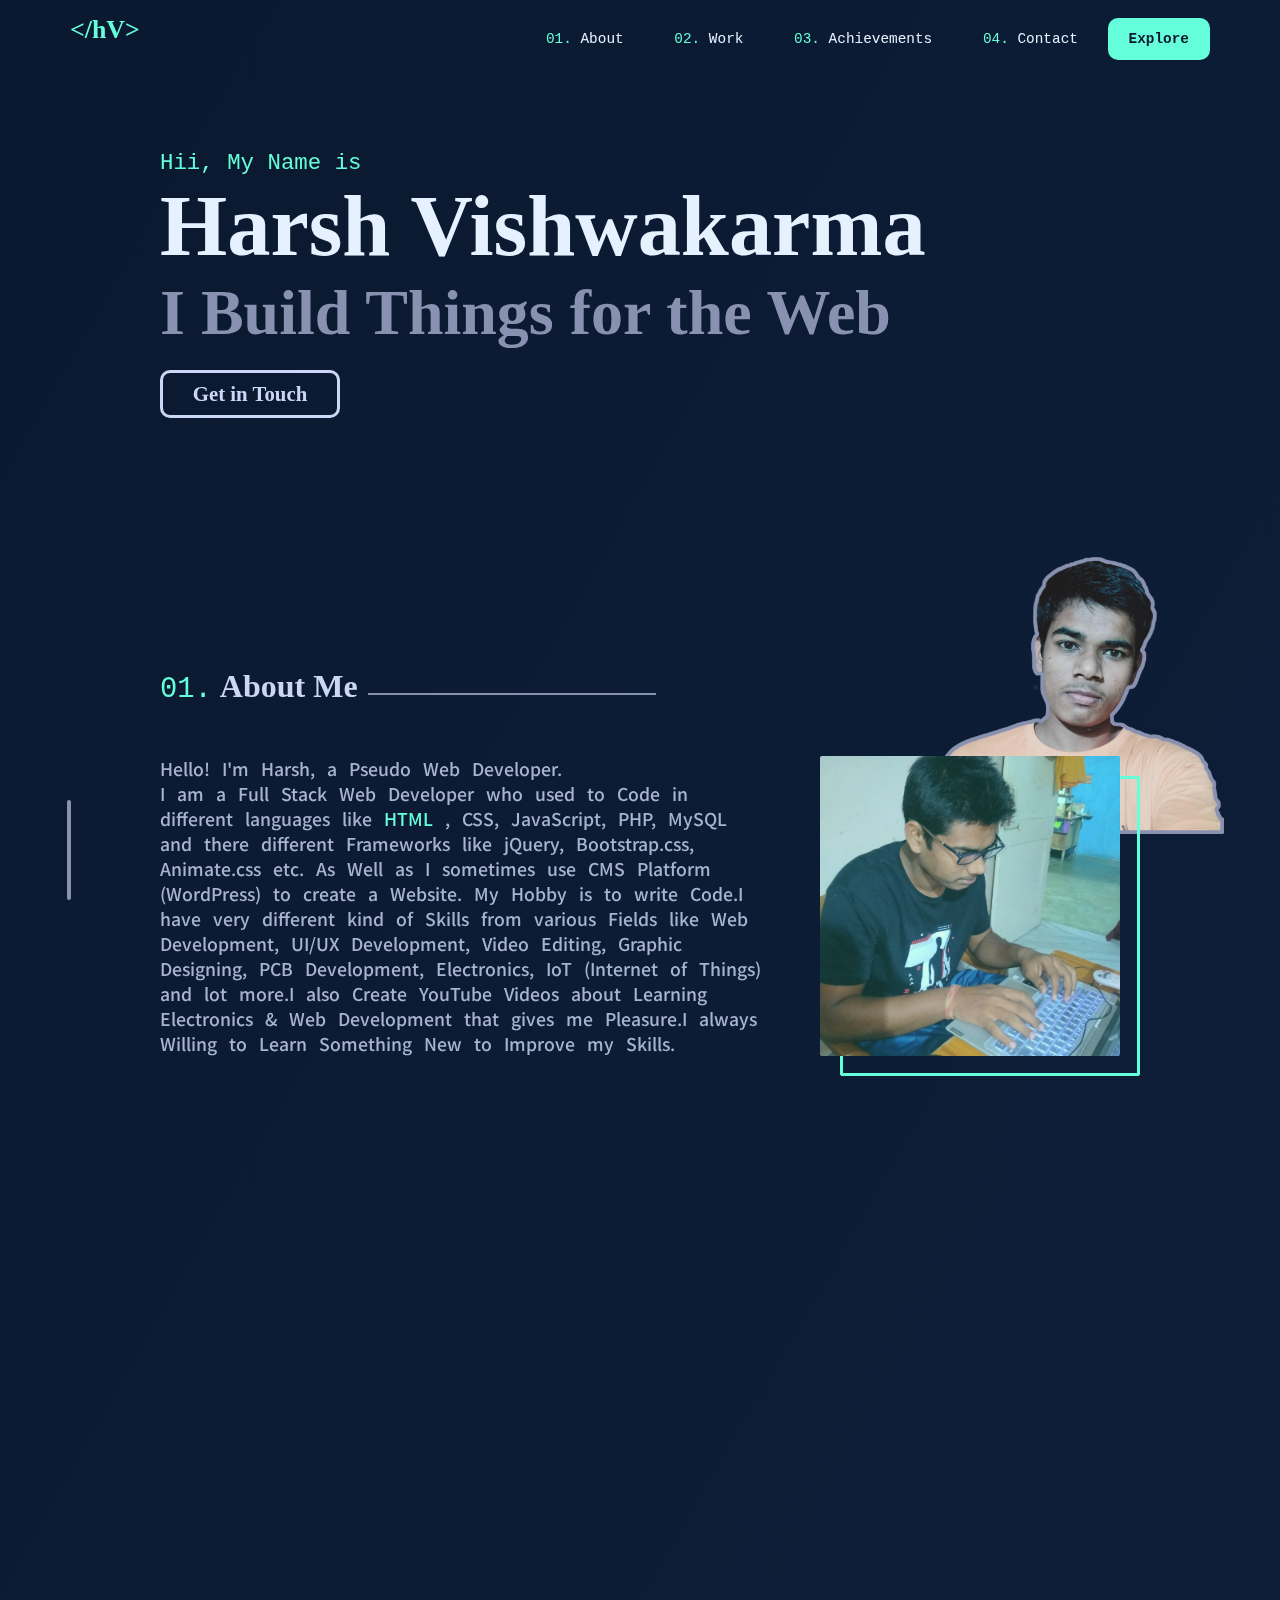
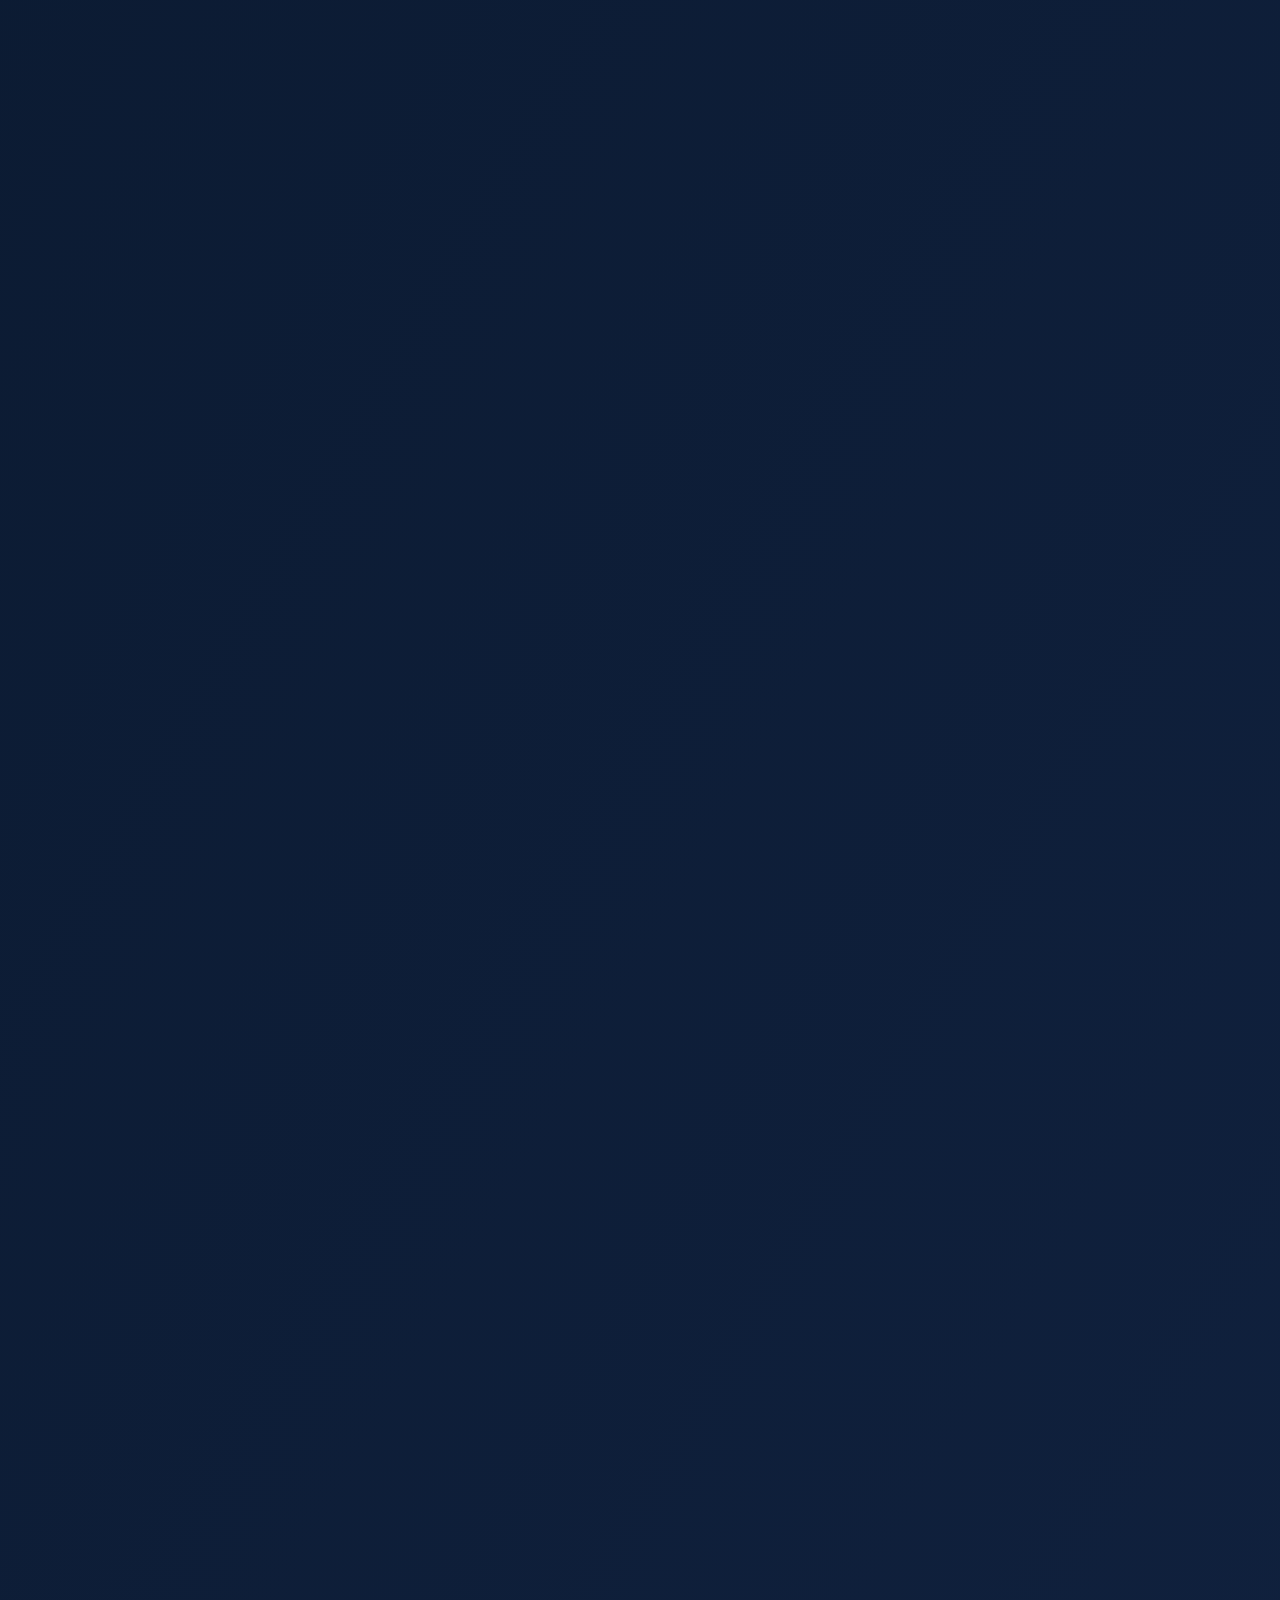
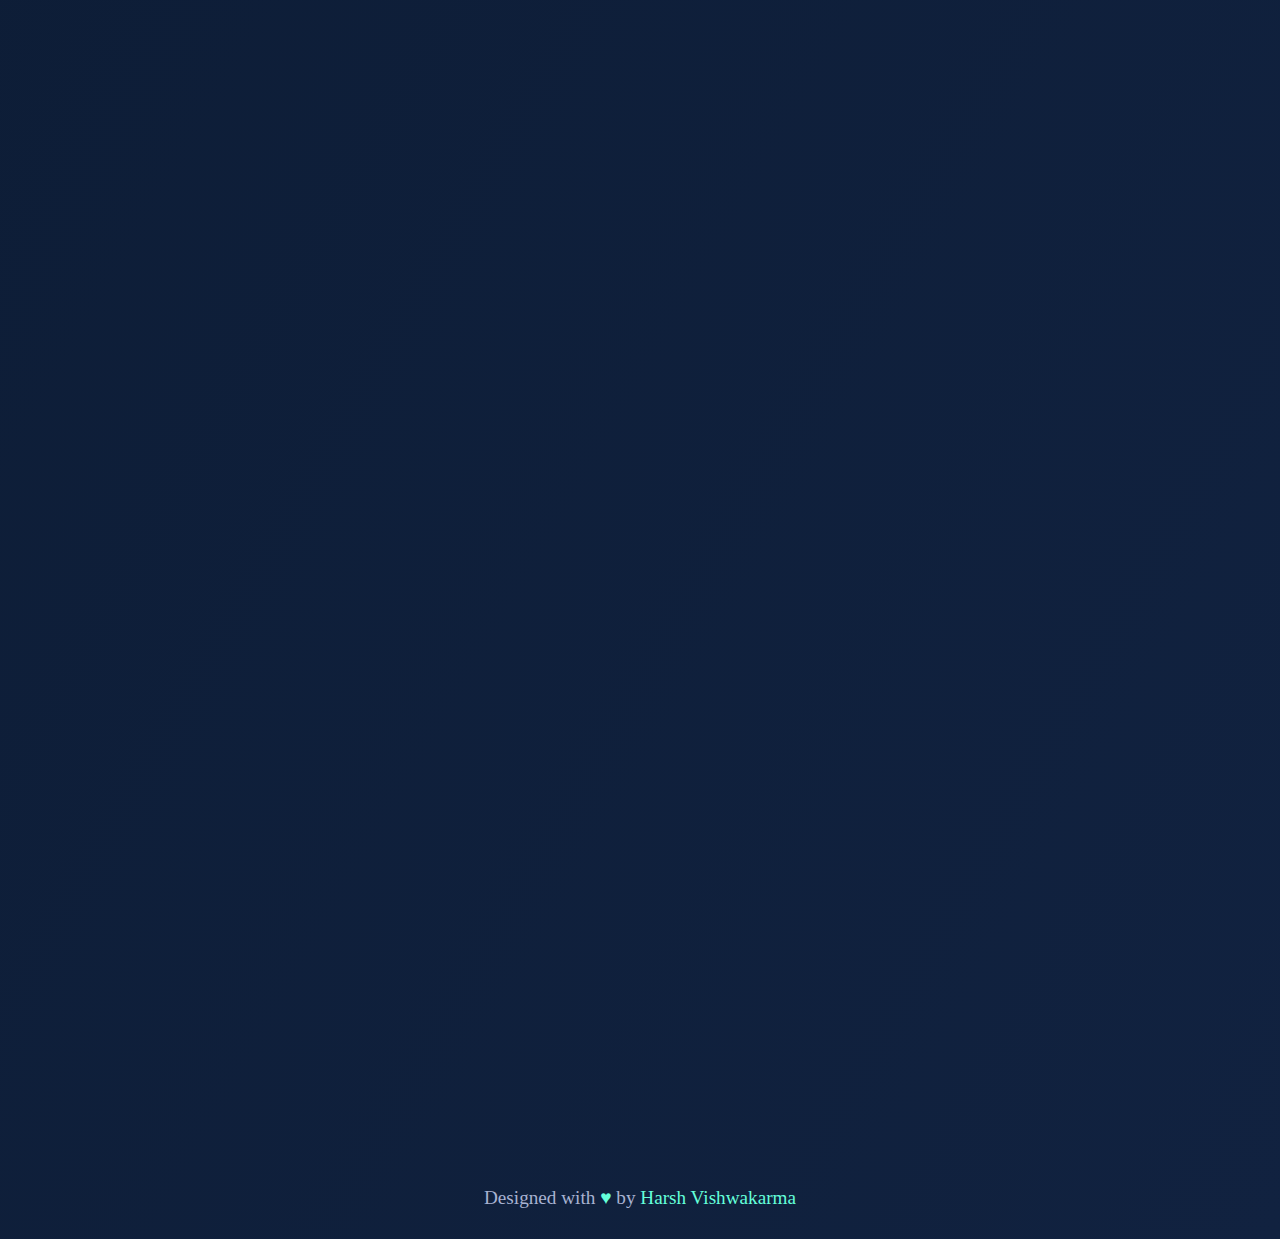
==== commit 7433c80f: "Work Page Added" ====
--- a/index.html
+++ b/index.html
@@ -2,6 +2,7 @@
 <html lang="en">
 
 <head>
+    <link rel="stylesheet" href="css/additional.css">
     <link rel="stylesheet" href="css/layout.css">
     <link rel="stylesheet" href="css/responsive.css">
     <link rel="shortcut icon" href="img/favicon.ico" type="image/x-icon">
@@ -53,7 +54,7 @@
 
         <!-- Header Starts -->
         <header class="header01">
-            <span data-aos="fade-right" data-aos-duration="500">&lt;/hV&gt;</span>
+            <span data-aos="fade-right" data-aos-duration="500" onclick="location.replace('index.html')">&lt;/hV&gt;</span>
 
             <i onclick="$('.nav01>ul').slideToggle()" class="fa fa-bars"></i>
             <nav class="nav01" data-aos="fade-down" data-aos-duration="500">
@@ -86,10 +87,10 @@
                     <a data-aos="fade-right" data-aos-duration="500" data-aos-anchor-placement="top-bottom" href="contact.html">Get in Touch</a>
                 </div>
                 <div class="lottie" data-aos="fade-up" data-aos-duration="500" data-aos-anchor-placement="top-bottom">
-                    <script src="https://unpkg.com/@lottiefiles/lottie-player@latest/dist/lottie-player.js"></script>
-                    <lottie-player src="https://assets3.lottiefiles.com/packages/lf20_xsnsvpbs.json" background="transparent" speed="1" class="lottie-element" loop autoplay>
-                    </lottie-player>
-
+                    <!-- <script src="https://unpkg.com/@lottiefiles/lottie-player@latest/dist/lottie-player.js"></script>
+                    <lottie-player src="lottie/home.json" background="transparent" speed="1" class="lottie-element" loop autoplay>
+                    </lottie-player> -->
+                    <img src="images/harsh.png" alt="" class="lottie-element">
                     <!-- <script src="https://unpkg.com/@lottiefiles/lottie-player@latest/dist/lottie-player.js"></script>
                 <lottie-player src="https://assets4.lottiefiles.com/packages/lf20_ctqgzmyh.json" background="transparent" speed="1" style="width: 300px; height: 300px;" loop autoplay></lottie-player> -->
                 </div>
@@ -121,6 +122,111 @@
                     </div>
                 </div>
             </div>
+
+            <!-- Skill SEction  -->
+            <div id="about" class="about container">
+                <div class="titleline" data-aos="fade-right" data-aos-duration="500">
+                    <span><em>01.1</em>&nbsp;Skills I have</span>
+                    <div class="line-horizontal"></div>
+                </div>
+                <div class="pt-5">
+                    <section class="section skills">
+                        <div class="skills_section text-center">
+                            <div class="skills-area row">
+                                <div data-aos="fade-up" class="single-skill col-lg-4 col-md-4 col-sm-6">
+                                    <div class="circlechart" data-percentage="85"><svg class="circle-chart" viewBox="0 0 33.83098862 33.83098862" xmlns="http://www.w3.org/2000/svg">
+                                            <circle class="circle-chart__background" cx="16.9" cy="16.9" r="15.9">
+                                            </circle>
+                                            <circle class="circle-chart__circle success-stroke"
+                                                stroke-dasharray="2,100" cx="16.9" cy="16.9" r="15.9">
+                                            </circle>
+                                            <g class="circle-chart__info"> <text class="circle-chart__percent" x="17.9"
+                                                    y="15.5"></text><text class="circle-chart__subline"
+                                                    x="16.91549431" y="22">
+                                                    HTML5
+                                                </text> </g>
+                                        </svg></div>
+                                </div>
+                                <div data-aos="fade-up" class="single-skill col-lg-4 col-md-4 col-sm-6">
+                                    <div class="circlechart" data-percentage="75"><svg class="circle-chart" viewBox="0 0 33.83098862 33.83098862" xmlns="http://www.w3.org/2000/svg">
+                                            <circle class="circle-chart__background" cx="16.9" cy="16.9" r="15.9">
+                                            </circle>
+                                            <circle class="circle-chart__circle success-stroke"
+                                                stroke-dasharray="90,100" cx="16.9" cy="16.9" r="15.9">
+                                            </circle>
+                                            <g class="circle-chart__info"> <text class="circle-chart__percent" x="17.9"
+                                                    y="15.5"></text><text class="circle-chart__subline"
+                                                    x="16.91549431" y="22">
+                                                    CSS3
+                                                </text> </g>
+                                        </svg></div>
+                                </div>
+                                <div data-aos="fade-up" class="single-skill col-lg-4 col-md-4 col-sm-6">
+                                    <div class="circlechart" data-percentage="45"><svg class="circle-chart" viewBox="0 0 33.83098862 33.83098862" xmlns="http://www.w3.org/2000/svg">
+                                            <circle class="circle-chart__background" cx="16.9" cy="16.9" r="15.9">
+                                            </circle>
+                                            <circle class="circle-chart__circle success-stroke"
+                                                stroke-dasharray="85,100" cx="16.9" cy="16.9" r="15.9">
+                                            </circle>
+                                            <g class="circle-chart__info"> <text class="circle-chart__percent" x="17.9"
+                                                    y="15.5"></text><text class="circle-chart__subline"
+                                                    x="16.91549431" y="22">
+                                                    PHP
+                                                </text> </g>
+                                        </svg></div>
+                                </div>
+                                <div data-aos="fade-up" class="single-skill col-lg-4 col-md-4 col-sm-6">
+                                    <div class="circlechart" data-percentage="60"><svg class="circle-chart" viewBox="0 0 33.83098862 33.83098862" xmlns="http://www.w3.org/2000/svg">
+                                            <circle class="circle-chart__background" cx="16.9" cy="16.9" r="15.9">
+                                            </circle>
+                                            <circle class="circle-chart__circle success-stroke"
+                                                stroke-dasharray="82,100" cx="16.9" cy="16.9" r="15.9">
+                                            </circle>
+                                            <g class="circle-chart__info"> <text class="circle-chart__percent" x="17.9"
+                                                    y="15.5"></text><text class="circle-chart__subline"
+                                                    x="16.91549431" y="22">
+                                                    JavaScript
+                                                </text> </g>
+                                        </svg></div>
+                                </div>
+                                <div data-aos="fade-up" class="single-skill col-lg-4 col-md-4 col-sm-6">
+                                    <div class="circlechart" data-percentage="60"><svg class="circle-chart" viewBox="0 0 33.83098862 33.83098862" xmlns="http://www.w3.org/2000/svg">
+                                            <circle class="circle-chart__background" cx="16.9" cy="16.9" r="15.9">
+                                            </circle>
+                                            <circle class="circle-chart__circle success-stroke"
+                                                stroke-dasharray="82,100" cx="16.9" cy="16.9" r="15.9">
+                                            </circle>
+                                            <g class="circle-chart__info"> <text class="circle-chart__percent" x="17.9"
+                                                    y="15.5"></text><text class="circle-chart__subline"
+                                                    x="16.91549431" y="22">
+                                                    jQuery
+                                                </text> </g>
+                                        </svg></div>
+                                </div>
+                                <div data-aos="fade-up" class="single-skill col-lg-4 col-md-4 col-sm-6">
+                                    <div class="circlechart" data-percentage="35"><svg class="circle-chart" viewBox="0 0 33.83098862 33.83098862" xmlns="http://www.w3.org/2000/svg">
+                                            <circle class="circle-chart__background" cx="16.9" cy="16.9" r="15.9">
+                                            </circle>
+                                            <circle class="circle-chart__circle success-stroke"
+                                                stroke-dasharray="82,100" cx="16.9" cy="16.9" r="15.9">
+                                            </circle>
+                                            <g class="circle-chart__info"> <text class="circle-chart__percent" x="17.9"
+                                                    y="15.5"></text><text class="circle-chart__subline"
+                                                    x="16.91549431" y="22">
+                                                    MySQL
+                                                </text> </g>
+                                        </svg></div>
+                                </div>
+                            </div>
+                        </div>
+                    </section>
+                </div>
+            </div>
+
+
+
+
+
 
 
 
@@ -146,7 +252,8 @@
                             <span>Urbn Farm</span>
                             <span>It is a Website used Lorem ipsum dolor sit amet consectetur adipi</span>
                             <span>PHP&nbsp;JS&nbsp;HTML</span>
-                            <span><a href=""><i class="fa fa-github"></i></a>&nbsp;&nbsp;<a href=""><i class="fa fa-external-link-alt"></i></a></span>
+                            <span><a href=""><i class="fa fa-github"></i></a>&nbsp;&nbsp;<a href=""><i
+                                        class="fa fa-external-link-alt"></i></a></span>
                         </div>
 
                     </div>
@@ -159,11 +266,12 @@
                             <div class="projectheight"></div>
                         </div>
                         <div class="projectheight" data-aos="fade-left" data-aos-duration="500">
-                            <span>Shopping Website</span>
-                            <span>Urbn Farm</span>
+                            <span>Blog Website</span>
+                            <span>Circuit Reboot</span>
                             <span>It is a Website used Lorem ipsum dolor sit amet consectetur adipi</span>
                             <span>PHP&nbsp;JS&nbsp;HTML</span>
-                            <span><a href=""><i class="fa fa-github"></i></a>&nbsp;&nbsp;<a href=""><i class="fa fa-external-link-alt"></i></a></span>
+                            <span><a href=""><i class="fa fa-github"></i></a>&nbsp;&nbsp;<a href=""><i
+                                        class="fa fa-external-link-alt"></i></a></span>
                         </div>
 
                     </div>
@@ -174,7 +282,8 @@
 
 
                 </div>
-                <center><a href="work.html" class="button" data-aos="fade-up" data-aos-duration="500">View More</a></center>
+                <center><a href="work.html" class="button" data-aos="fade-up" data-aos-duration="500">View More</a>
+                </center>
 
 
             </div>
@@ -190,13 +299,15 @@
                     <div class="" data-aos="fade-up" data-aos-duration="500">
                         <i class="fa fa-baby-carriage"></i>
                         <span>2002</span>
-                        <span>On 7th of August 2002, I was Born and came into this world by winning the sperm race.</span>
+                        <span>On 7th of August 2002, I was Born and came into this world by winning the sperm
+                            race.</span>
                     </div>
 
                     <div class="" data-aos="fade-up" data-aos-duration="500">
                         <i class="fa fa-school"></i>
                         <span>2005</span>
-                        <span>Got Admission in School (D.M. Co. Ed Higher Secondary School) in Nursery Class, where I started learning things in a Structured manner</span>
+                        <span>Got Admission in School (D.M. Co. Ed Higher Secondary School) in Nursery Class, where I
+                            started learning things in a Structured manner</span>
                     </div>
 
                     <div class="" data-aos="fade-up" data-aos-duration="500">
@@ -207,24 +318,30 @@
                     <div class="" data-aos="fade-up" data-aos-duration="500">
                         <i class="fa fa-laptop-code"></i>
                         <span>2015</span>
-                        <span>Completed my First Course on Programming i.e. HTML. and few months after completing this course I purchased a Laptop which is going to change the route of my life.</span>
+                        <span>Completed my First Course on Programming i.e. HTML. and few months after completing this
+                            course I purchased a Laptop which is going to change the route of my life.</span>
                     </div>
 
                     <div class="" data-aos="fade-up" data-aos-duration="500">
                         <i class="fa fa-robot"></i>
                         <span>2016</span>
-                        <span>Got the Certficae for participating in a Workshop of Electronics, which started my interest in Electronics and Robotics. This is the beginning of me in the World of Robots.</span>
+                        <span>Got the Certficae for participating in a Workshop of Electronics, which started my
+                            interest in Electronics and Robotics. This is the beginning of me in the World of
+                            Robots.</span>
                     </div>
                     <div class="" data-aos="fade-up" data-aos-duration="500">
                         <i class="fa fa-book-open"></i>
                         <span>2018</span>
-                        <span>Somehow Succesfully Completed my X with 87.4% through an MP Board Affliated School and while Studying for X, I stopped Programming which was one of the worst decision i took.</span>
-                    </div>
-
-
-                </div>
-
-                <center><a href="achievements.html" class="button" data-aos="fade-up" data-aos-duration="500">View More</a></center>
+                        <span>Somehow Succesfully Completed my X with 87.4% through an MP Board Affliated School and
+                            while Studying for X, I stopped Programming which was one of the worst decision i
+                            took.</span>
+                    </div>
+
+
+                </div>
+
+                <center><a href="achievements.html" class="button" data-aos="fade-up" data-aos-duration="500">View
+                        More</a></center>
             </div>
 
 
@@ -247,7 +364,8 @@
 
                     <div class="col-lg-6 col-md-6 col-sm-12" data-aos="fade-left" data-aos-duration="500">
                         <span>Get in Touch</span>
-                        <span>Currently I am looking for any new opportunities, my inbox is always open. Whether you have a question or just want to say hi, I'll try my best to get back to you!</span>
+                        <span>Currently I am looking for any new opportunities, my inbox is always open. Whether you
+                            have a question or just want to say hi, I'll try my best to get back to you!</span>
                         <a href="contact.html">Contact Me</a>
 
                     </div>
@@ -277,20 +395,26 @@
 
             <div class="socialicons">
                 <div class="iconsdiv">
-                    <a href="https://instagram.com/meinhoonharsh"><i  data-aos-anchor-placement="top-bottom"  data-aos="fade-up" data-aos-duration="500" class="fa fa-instagram"></i></a>
-                    <a href="https://lindedin.com/in/meinhoonharsh"><i  data-aos-anchor-placement="top-bottom"  data-aos="fade-up" data-aos-duration="500" class="fa fa-linkedin"></i></a>
-                    <a href="https://github.com/meinhoonharsh"><i  data-aos-anchor-placement="top-bottom"  data-aos="fade-up" data-aos-duration="500" class="fa fa-github"></i></a>
-                    <a href="mailto:harshprogrammer782@gmail.com"><i  data-aos-anchor-placement="top-bottom"  data-aos="fade-up" data-aos-duration="500" class="far fa-envelope"></i></a>
-                    <a href="https://hackerrank.com/harshprogrammer"><i  data-aos-anchor-placement="top-bottom"  data-aos="fade-up" data-aos-duration="500" class="fab fa-hackerrank"></i></a>
-                    <a href="https:// /meinhoonharsh"><i  data-aos-anchor-placement="top-bottom"  data-aos="fade-up" data-aos-duration="500" class="fa fa-whatsapp"></i></a>
+                    <a href="https://instagram.com/meinhoonharsh"><i data-aos-anchor-placement="top-bottom"
+                            data-aos="fade-up" data-aos-duration="500" class="fa fa-instagram"></i></a>
+                    <a href="https://lindedin.com/in/meinhoonharsh"><i data-aos-anchor-placement="top-bottom"
+                            data-aos="fade-up" data-aos-duration="500" class="fa fa-linkedin"></i></a>
+                    <a href="https://github.com/meinhoonharsh"><i data-aos-anchor-placement="top-bottom"
+                            data-aos="fade-up" data-aos-duration="500" class="fa fa-github"></i></a>
+                    <a href="mailto:harshprogrammer782@gmail.com"><i data-aos-anchor-placement="top-bottom"
+                            data-aos="fade-up" data-aos-duration="500" class="far fa-envelope"></i></a>
+                    <a href="https://hackerrank.com/harshprogrammer"><i data-aos-anchor-placement="top-bottom"
+                            data-aos="fade-up" data-aos-duration="500" class="fab fa-hackerrank"></i></a>
+                    <a href="https:// /meinhoonharsh"><i data-aos-anchor-placement="top-bottom" data-aos="fade-up"
+                            data-aos-duration="500" class="fa fa-whatsapp"></i></a>
                 </div>
                 <div class="line">
 
                 </div>
             </div>
             <span>
-            Designed with <a href="">&hearts;</a> by <a href="">Harsh Vishwakarma</a>
-        </span>
+                Designed with <a href="">&hearts;</a> by <a href="">Harsh Vishwakarma</a>
+            </span>
         </footer>
 
     </div>
@@ -345,6 +469,7 @@
     <script src="https://cdnjs.cloudflare.com/ajax/libs/typed.js/2.0.5/typed.min.js" integrity="sha512-1KbKusm/hAtkX5FScVR5G36wodIMnVd/aP04af06iyQTkD17szAMGNmxfNH+tEuFp3Og/P5G32L1qEC47CZbUQ==" crossorigin="anonymous"></script>
 
     <script src="js/script.js"></script>
+    <script src="js/additional.js"></script>
 </body>
 
 </html>--- a/css/additional.css
+++ b/css/additional.css
@@ -0,0 +1,140 @@
+.circle-chart {
+    width: 150px;
+    height: 150px;
+}
+
+.circle-chart__circle {
+    stroke: #6a7b7d;
+    stroke-width: 2;
+    stroke-linecap: square;
+    fill: none;
+    animation: circle-chart-fill 2s reverse;
+    /* 1 */
+    transform: rotate(-90deg);
+    /* 2, 3 */
+    transform-origin: center;
+    /* 4 */
+}
+
+.circle-chart__circle--negative {
+    transform: rotate(-90deg) scale(1, -1);
+    /* 1, 2, 3 */
+}
+
+.circle-chart__background {
+    stroke: var(--Slate);
+    stroke-width: 2;
+    fill: none;
+}
+
+.circle-chart__info {
+    animation: circle-chart-appear 2s forwards;
+    opacity: 0;
+    transform: translateY(0.3em);
+    color: var(--LightestSlate);
+}
+
+.circle-chart__percent {
+    alignment-baseline: central;
+    text-anchor: middle;
+    font-size: 8px;
+}
+
+.circle-chart__subline {
+    alignment-baseline: central;
+    text-anchor: middle;
+    font-size: 3px;
+}
+
+.success-stroke {
+    stroke: #00C851;
+}
+
+.warning-stroke {
+    stroke: #ffbb33;
+}
+
+.danger-stroke {
+    stroke: #ff4444;
+}
+
+@keyframes circle-chart-fill {
+    to {
+        stroke-dasharray: 0 100;
+    }
+}
+
+@keyframes circle-chart-appear {
+    to {
+        opacity: 1;
+        transform: translateY(0);
+    }
+}
+
+.skills {
+    color: var(--LightestSlate);
+}
+
+.skills_section {
+    width: 100%;
+    margin: 0 auto;
+    margin-bottom: 80px;
+}
+
+.skill-head {
+    margin: 80px 0;
+}
+
+.skill-head h1 {
+    font-size: 60px;
+    font-weight: 700;
+}
+
+.skill-head p {
+    margin-bottom: 10px;
+}
+
+.skills-area {
+    margin-top: 5%;
+    display: flex;
+    flex-wrap: wrap;
+}
+
+.single-skill {
+    width: 25%;
+    margin-bottom: 80px;
+}
+
+.success-stroke {
+    stroke: var(--Green);
+}
+
+.circle-chart__background {
+    stroke: var(--Slate);
+    stroke-width: 1;
+}
+
+
+/* Extra small devices (portrait phones, less than 576px) */
+
+@media (max-width: 575.98px) {
+    .skill-head {
+        margin: 50px 0;
+    }
+    .skill-head h1 {
+        font-size: 30px;
+    }
+    .skill-icon {
+        width: 50%;
+    }
+    .skill-icon i {
+        font-size: 70px;
+    }
+    .single-skill {
+        width: 50%;
+    }
+    .circle-chart {
+        width: 130px;
+        height: 130px;
+    }
+}--- a/css/layout.css
+++ b/css/layout.css
@@ -29,12 +29,45 @@
         background-image: linear-gradient(120deg, var(--Navy), var(--LightNavy));
     }
     
+    html,
+    body {
+        overflow-x: hidden;
+    }
+    
     .bodydiv {
         background-image: linear-gradient(120deg, var(--Navy), var(--LightNavy));
         width: 100%;
         /* font-family: 'Didact Gothic', sans-serif; */
         /* font-family: SFMono-Regular, Menlo, Monaco, Consolas, "Liberation Mono", "Courier New", monospace; */
     }
+    /* ----------------------------------------------------------------------------------- */
+    /* ----------------------------------------------------------------------------------- */
+    /* ----------------------------------------------------------------------------------- */
+    /* ----------------------------------------------------------------------------------- */
+    /* ----------------------------------------------------------------------------------- */
+    /* width */
+    
+     ::-webkit-scrollbar {
+        width: 7px;
+    }
+    /* Track */
+    
+     ::-webkit-scrollbar-track {
+        background: var(--Slate);
+    }
+    /* Handle */
+    
+     ::-webkit-scrollbar-thumb {
+        background: var(--Navy);
+        /* border-radius: 5px; */
+    }
+    /* Handle on hover */
+    
+     ::-webkit-scrollbar-thumb:hover {
+        background: var(--Green);
+    }
+    /* ----------------------------------------------------------------------------------- */
+    /* ----------------------------------------------------------------------------------- */
     /* ----------------------------------------------------------------------------------- */
     /* ----------------------------------------------------------------------------------- */
     /* ----------------------------------------------------------------------------------- */
@@ -566,6 +599,21 @@
     .contactlottie {
         width: 450px;
     }
+    /* ------------------------------------------------- */
+    /* ------------------------------------------------- */
+    /* ------------------------------------------------- */
+    /* ------------------------------------------------- */
+    /* ------------------------------------------------- */
+    /* ------------------------------------------------- */
+    /* ------------------------------------------------- */
+    /* ------------------------------------------------- */
+    
+    .techicon {
+        height: 50px;
+        margin: 20px 0;
+        cursor: pointer;
+        transition: top 0.5s ease;
+    }
     /* -------------------------------------------------------------------------------------- */
     /* -------------------------------------------------------------------------------------- */
     /* -------------------------------------------------------------------------------------- */
@@ -603,6 +651,7 @@
         top: 0;
         left: 0;
         height: 100%;
+        z-index: 10;
         width: 100vw;
     }
     
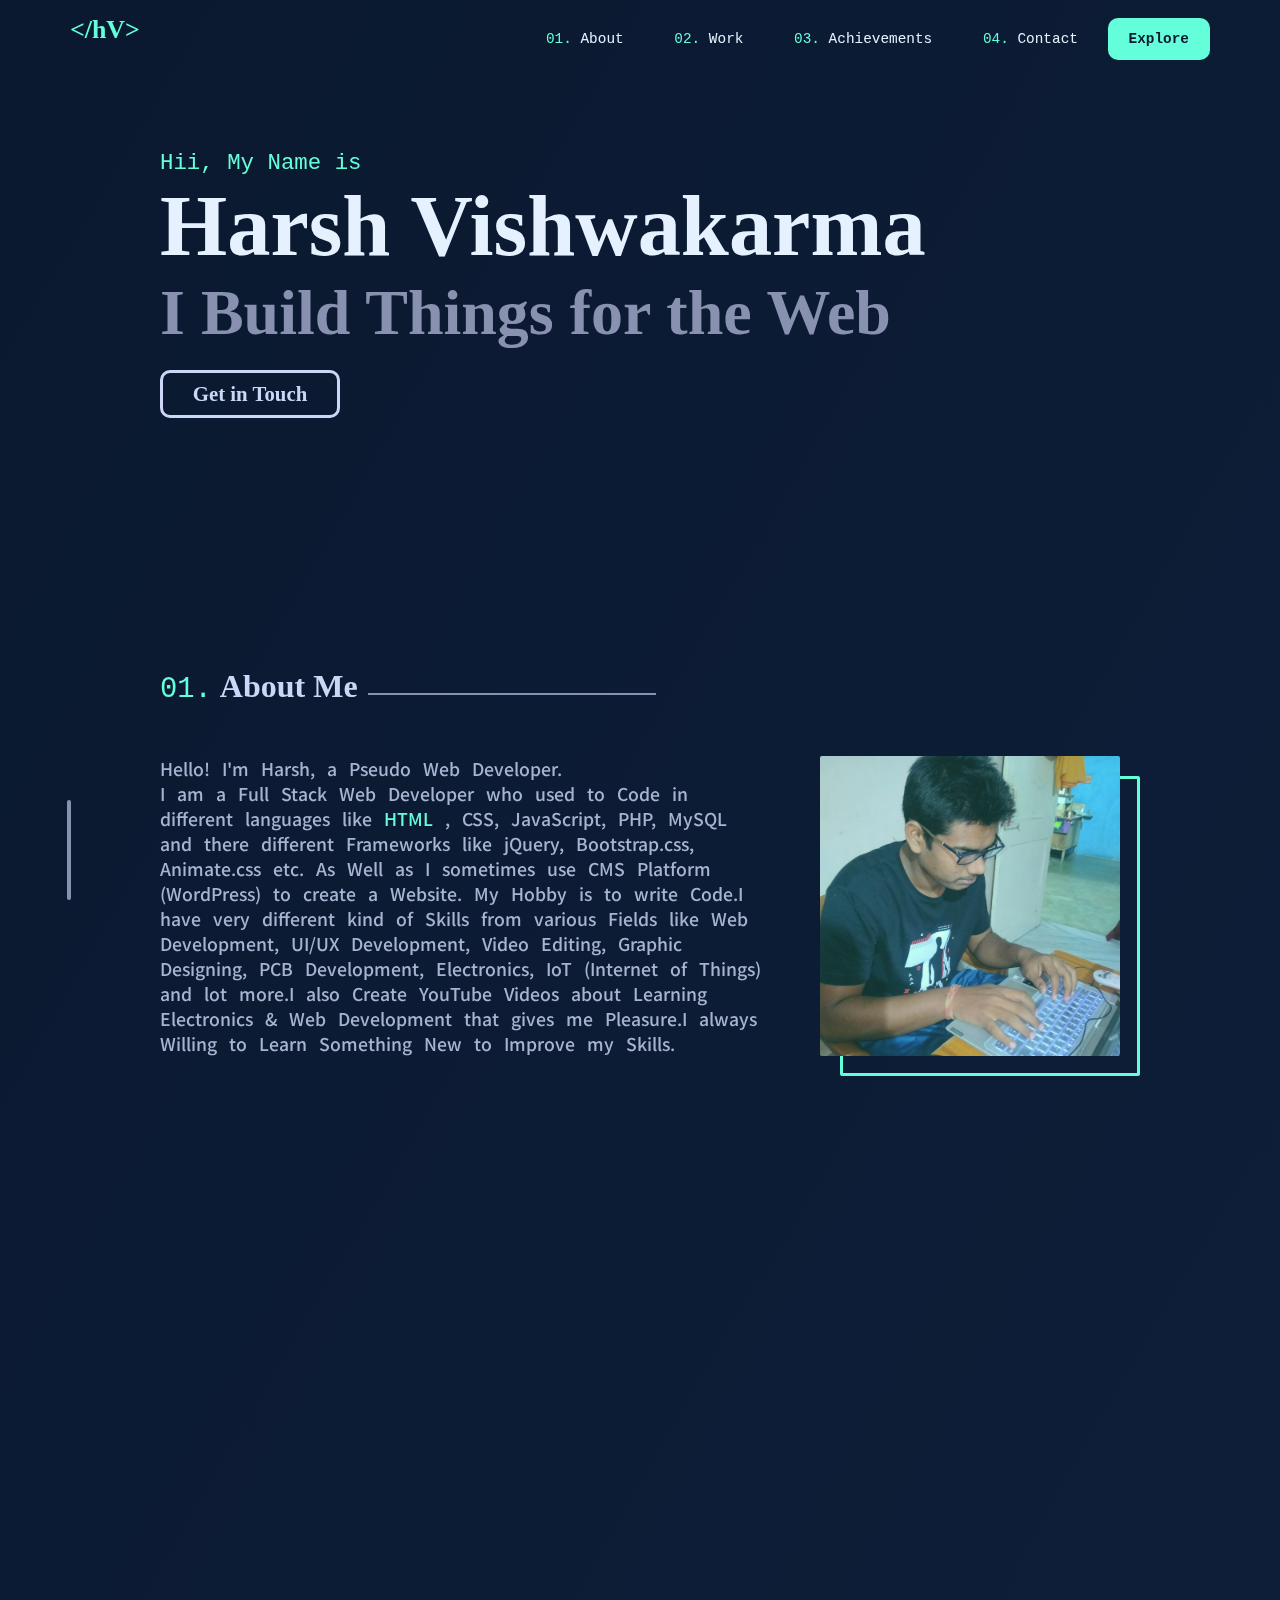
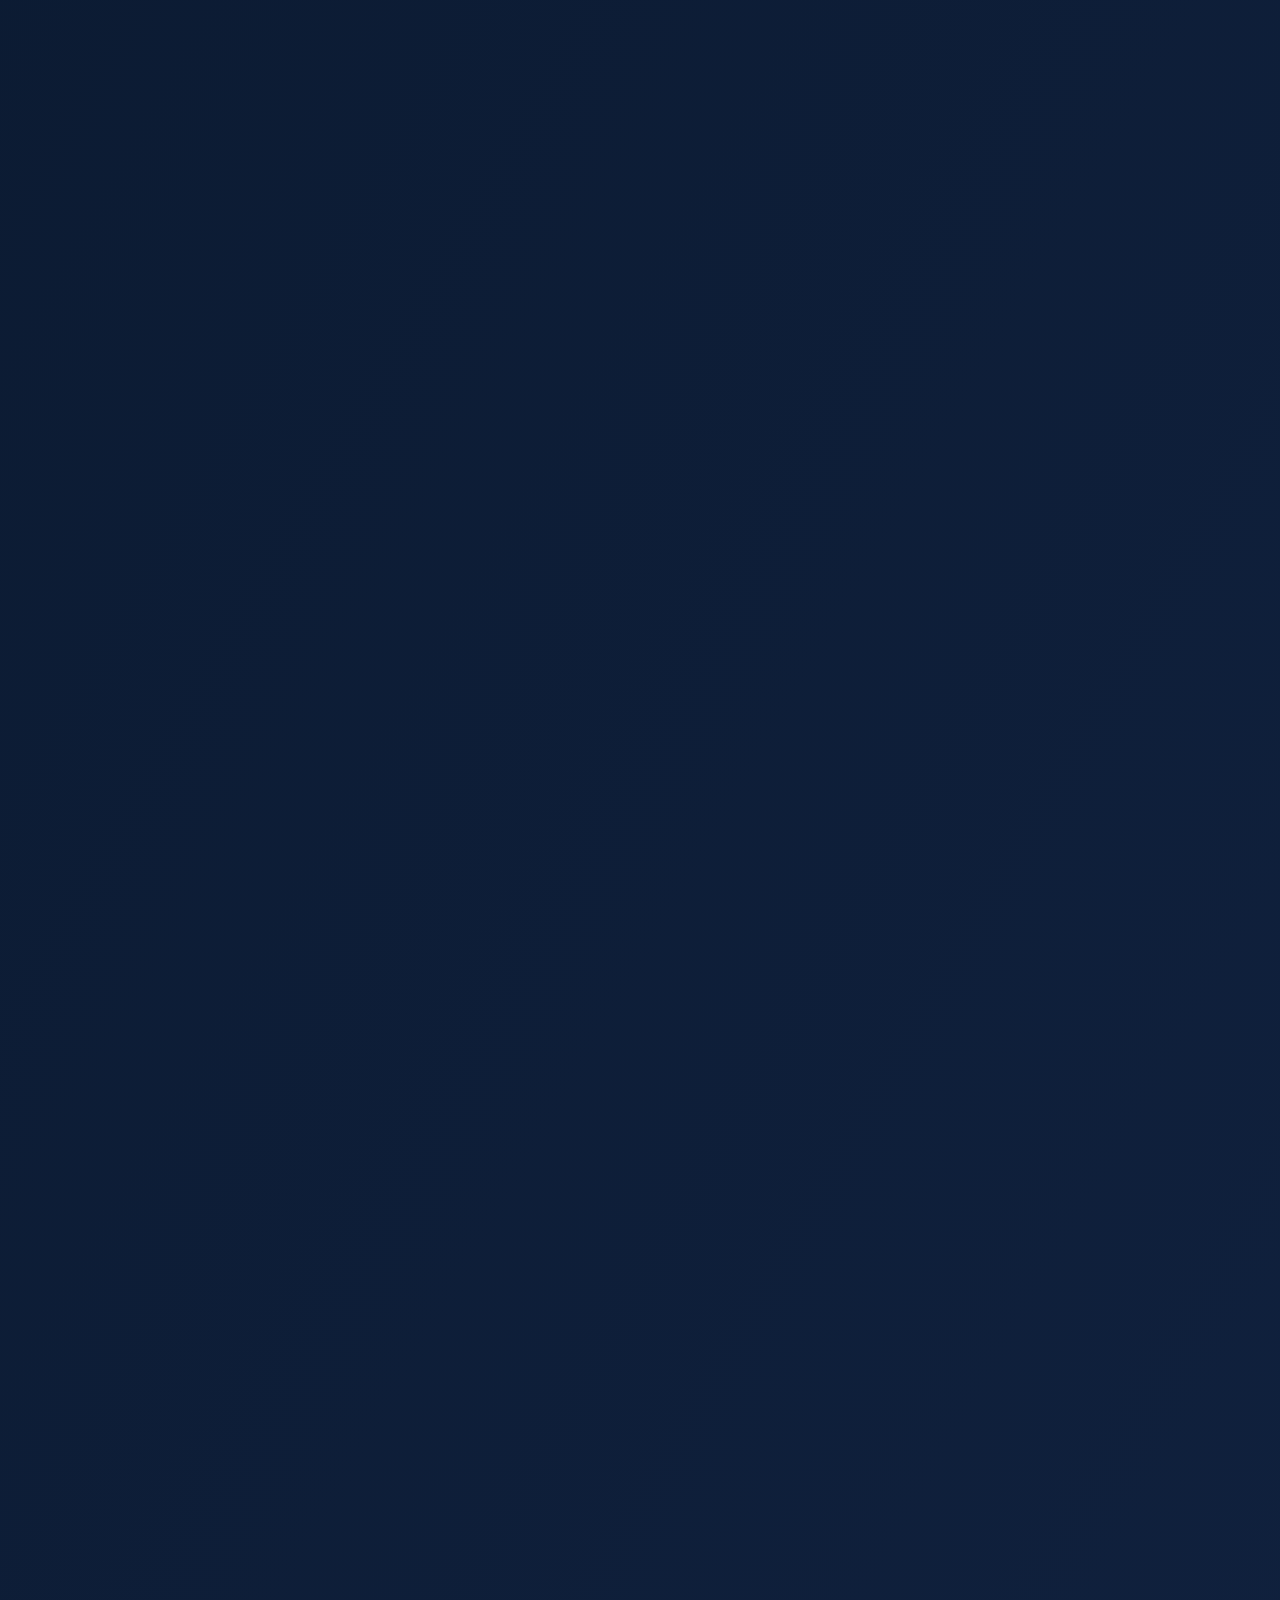
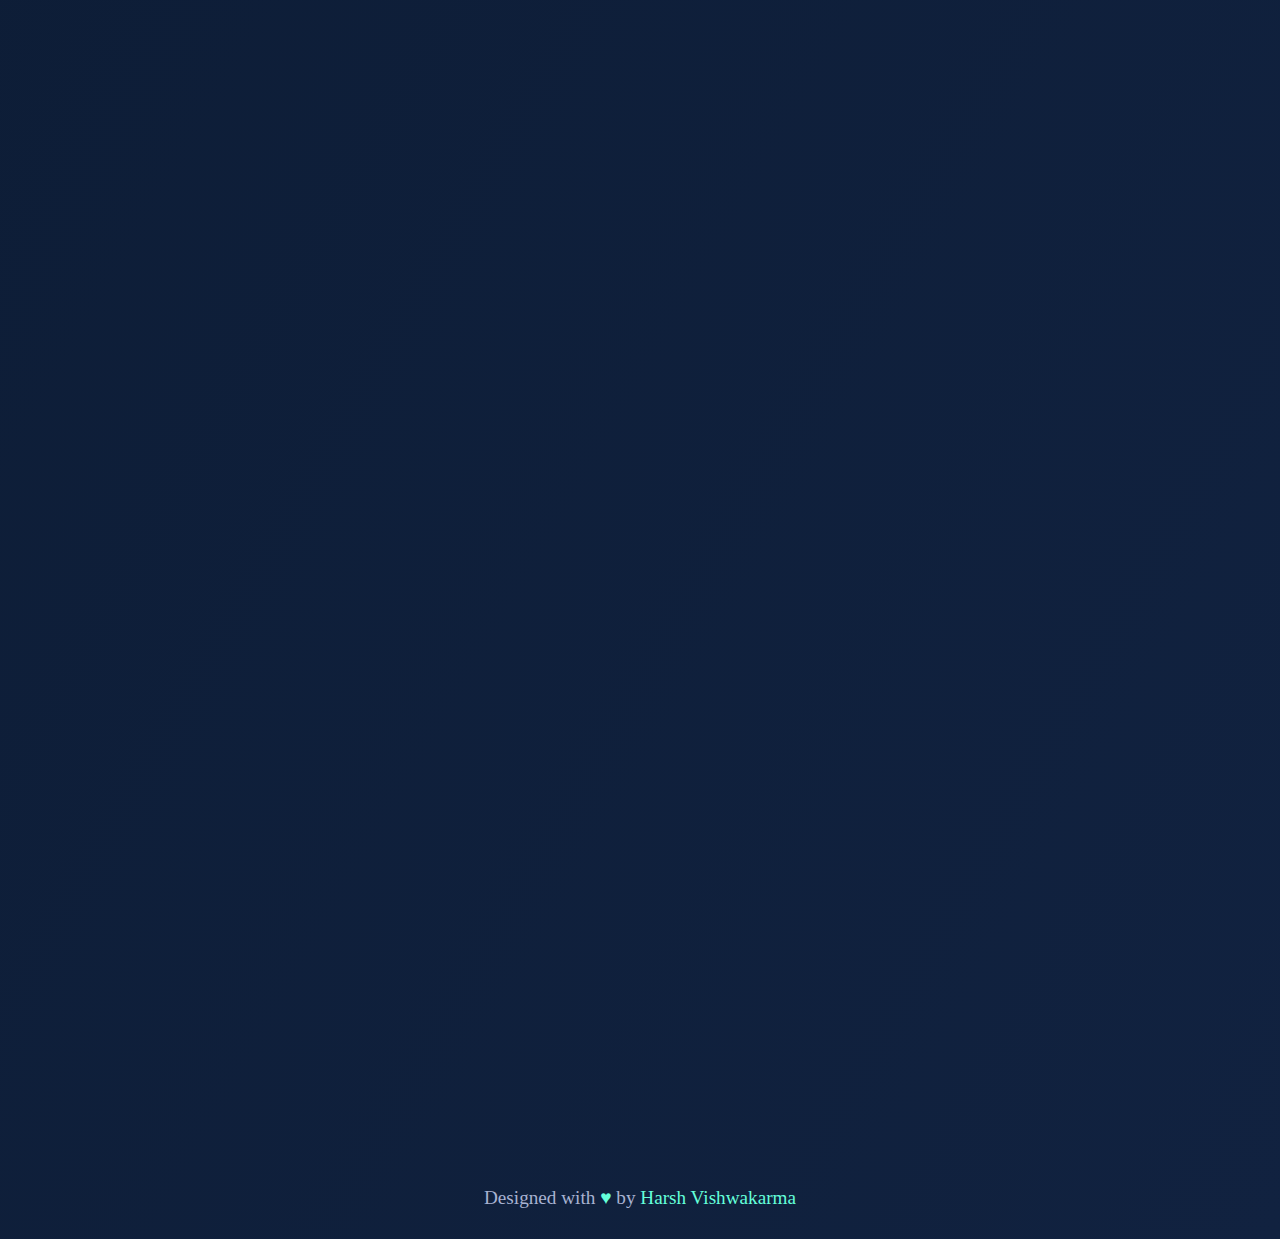
==== commit 862ebb67: "Back to Original After Ecell Submission" ====
--- a/index.html
+++ b/index.html
@@ -87,10 +87,10 @@
                     <a data-aos="fade-right" data-aos-duration="500" data-aos-anchor-placement="top-bottom" href="contact.html">Get in Touch</a>
                 </div>
                 <div class="lottie" data-aos="fade-up" data-aos-duration="500" data-aos-anchor-placement="top-bottom">
-                    <!-- <script src="https://unpkg.com/@lottiefiles/lottie-player@latest/dist/lottie-player.js"></script>
+                    <script src="https://unpkg.com/@lottiefiles/lottie-player@latest/dist/lottie-player.js"></script>
                     <lottie-player src="lottie/home.json" background="transparent" speed="1" class="lottie-element" loop autoplay>
-                    </lottie-player> -->
-                    <img src="images/harsh.png" alt="" class="lottie-element">
+                    </lottie-player>
+                    <!-- <img src="images/harsh.png" alt="" class="lottie-element"> -->
                     <!-- <script src="https://unpkg.com/@lottiefiles/lottie-player@latest/dist/lottie-player.js"></script>
                 <lottie-player src="https://assets4.lottiefiles.com/packages/lf20_ctqgzmyh.json" background="transparent" speed="1" style="width: 300px; height: 300px;" loop autoplay></lottie-player> -->
                 </div>
